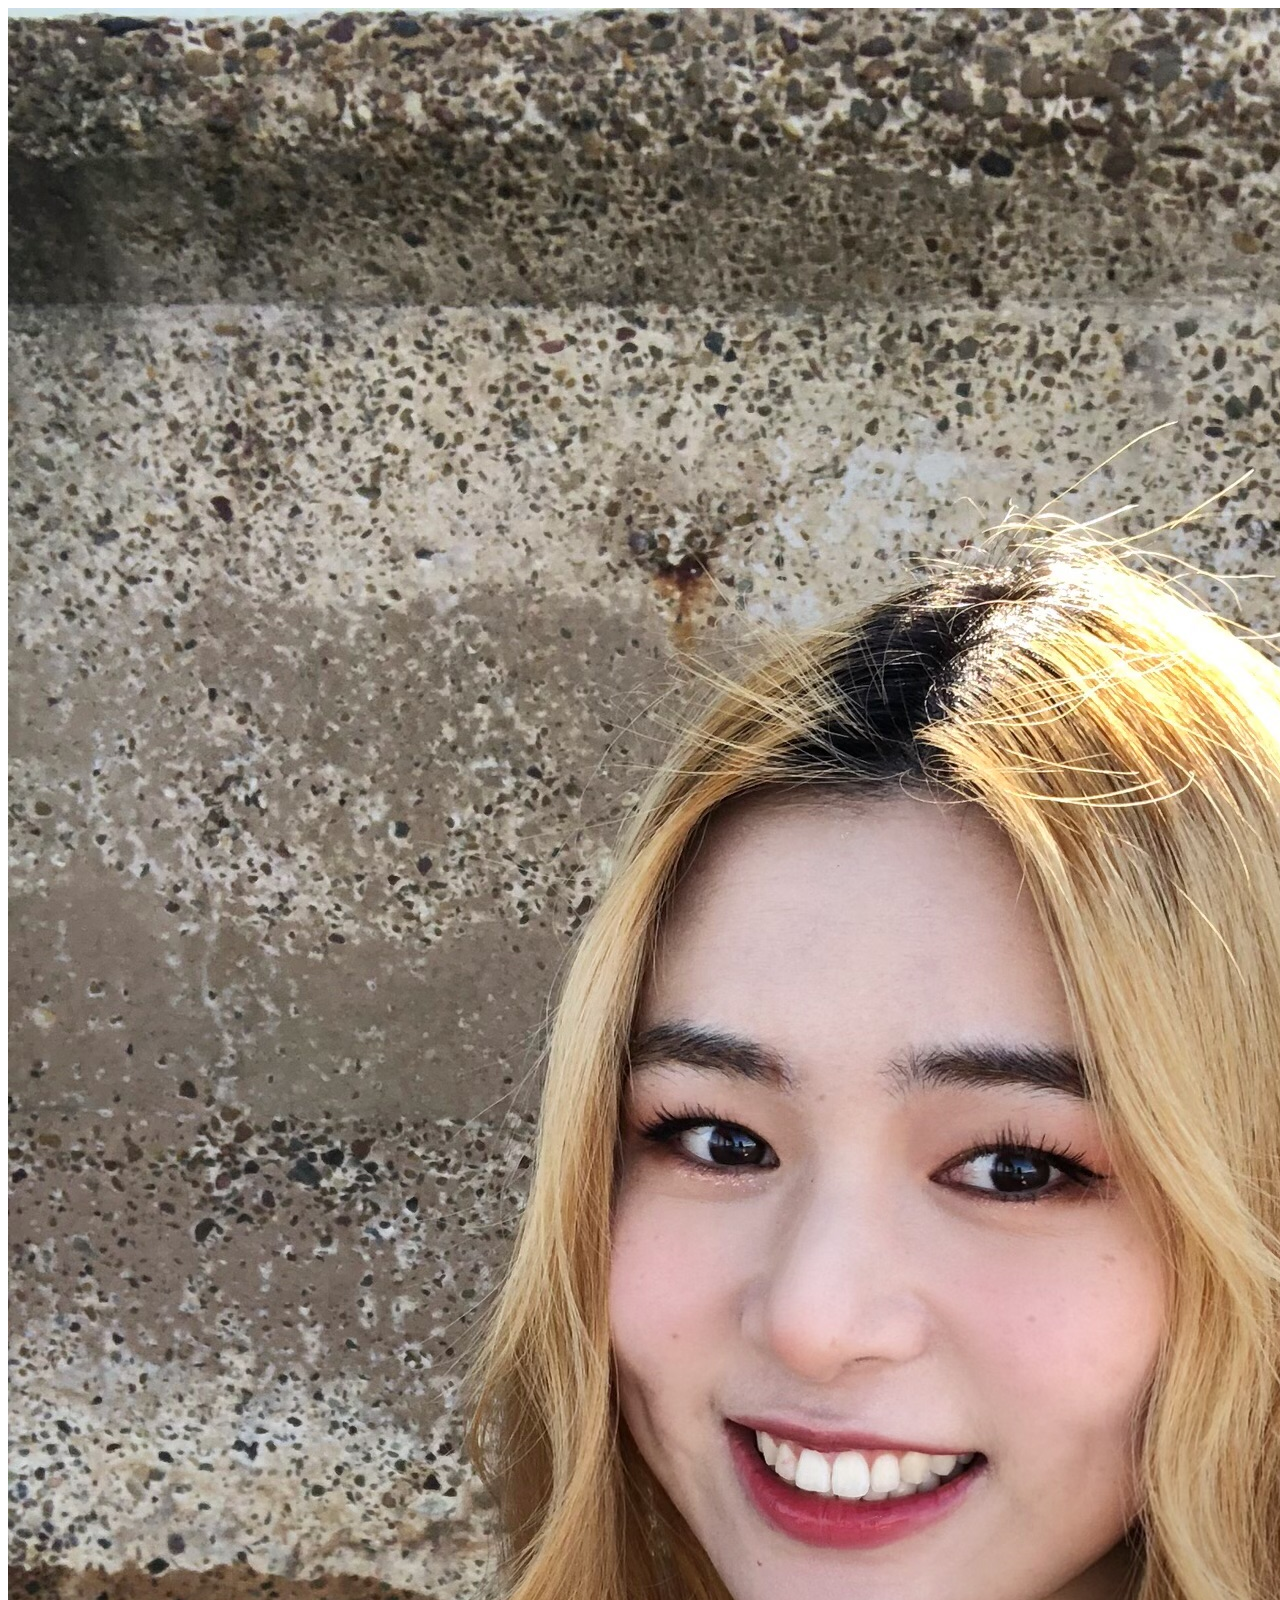
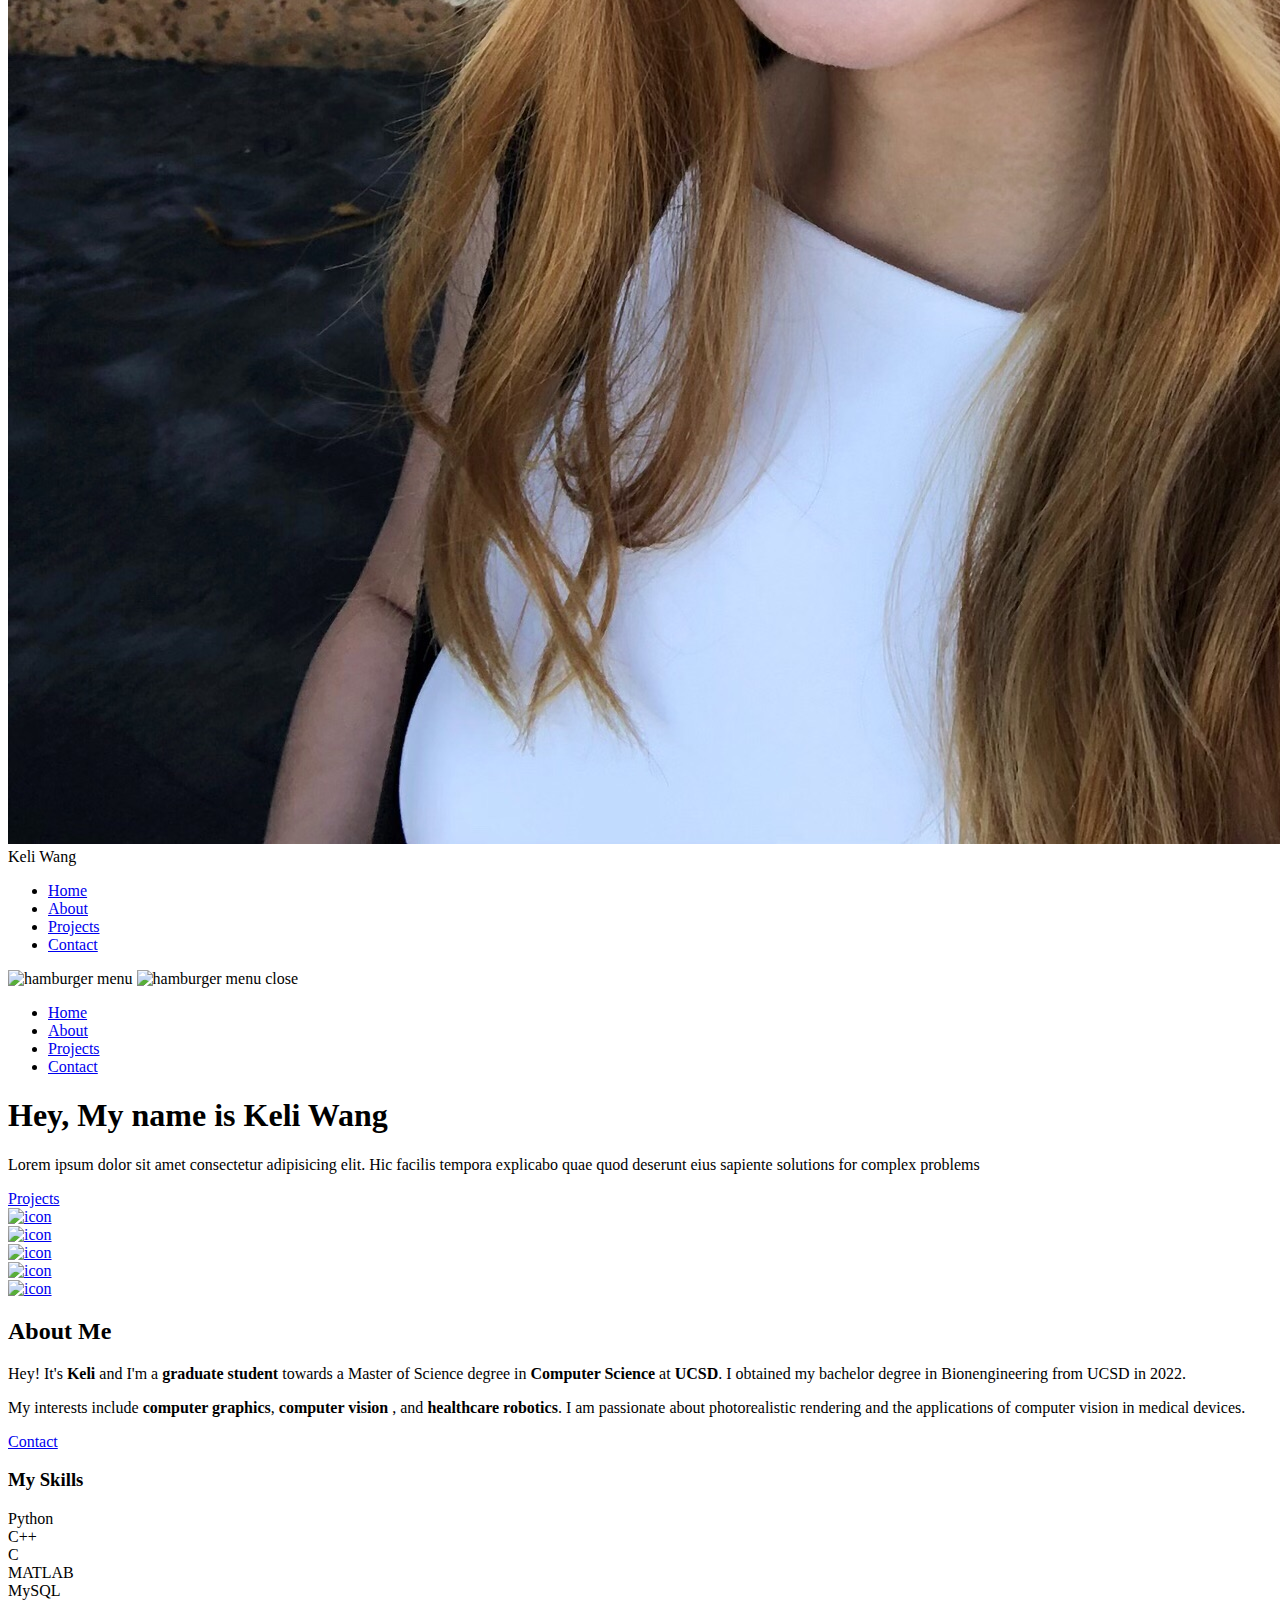
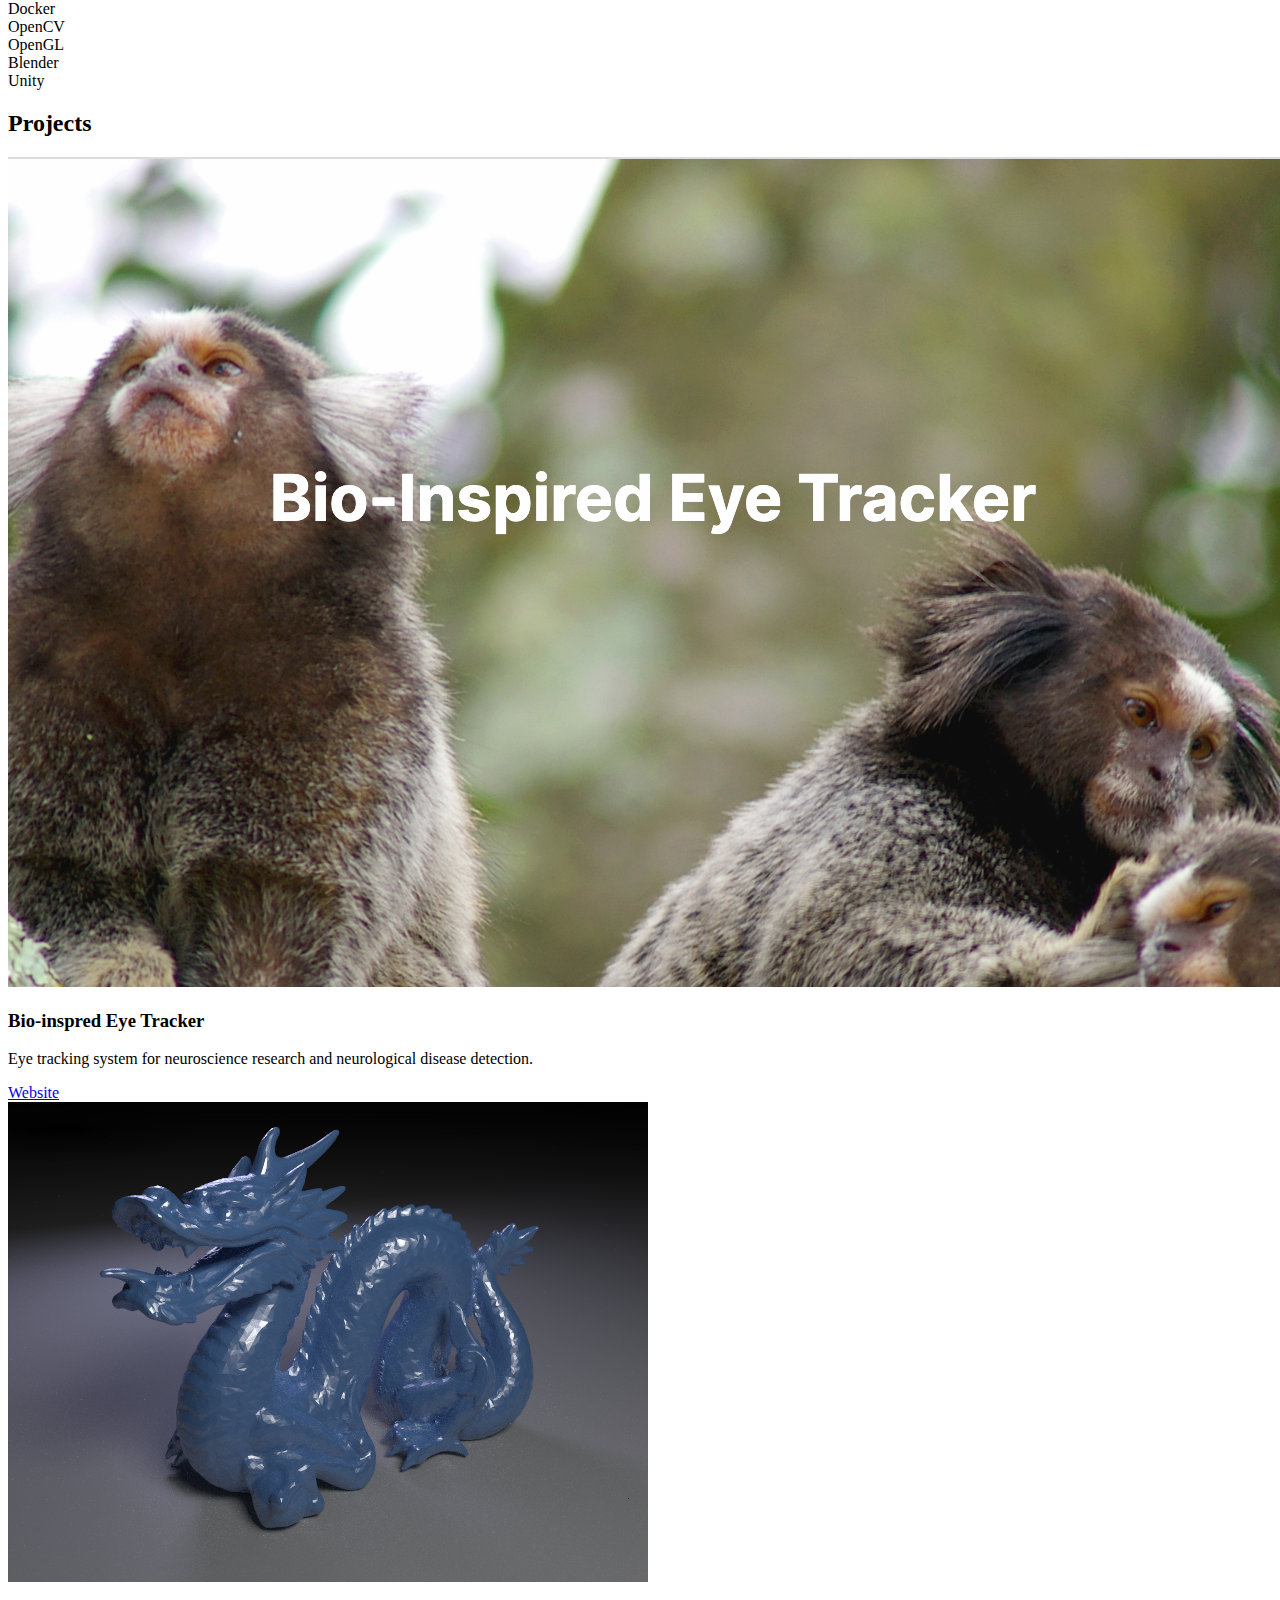
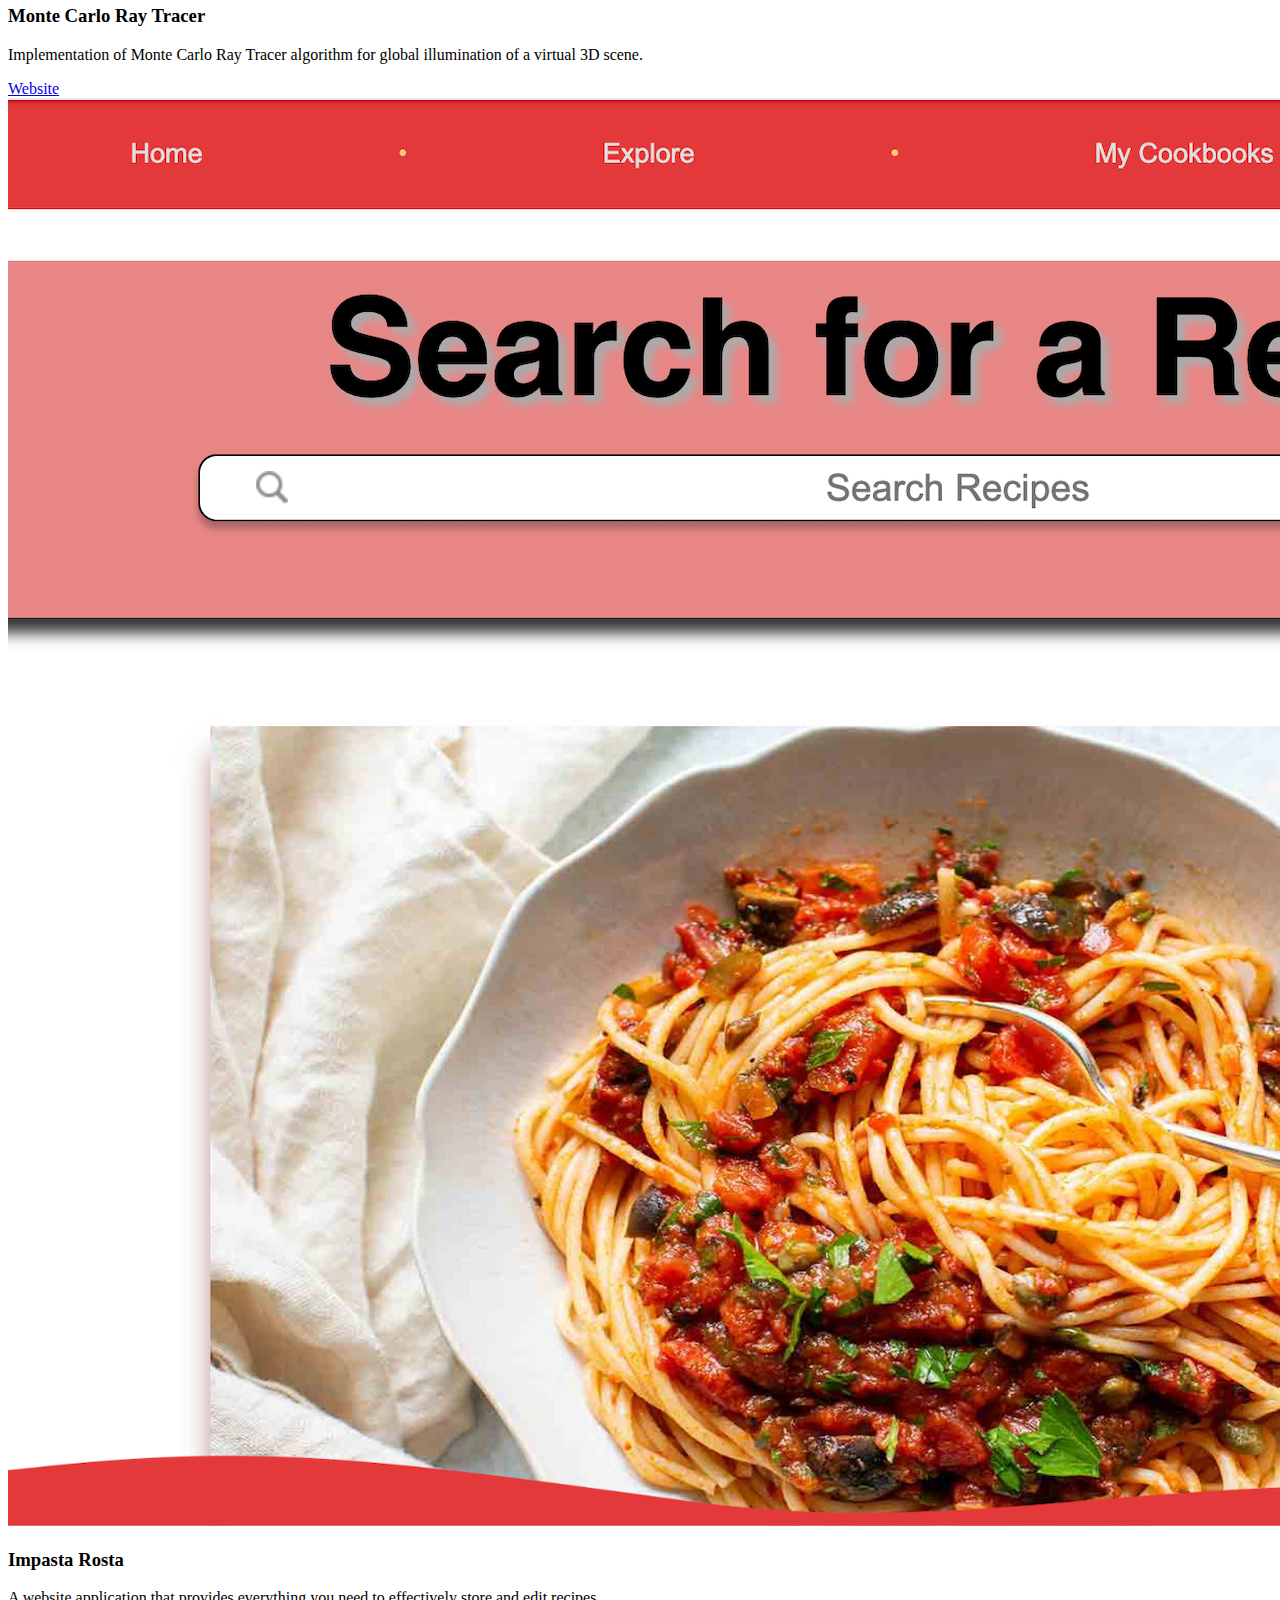
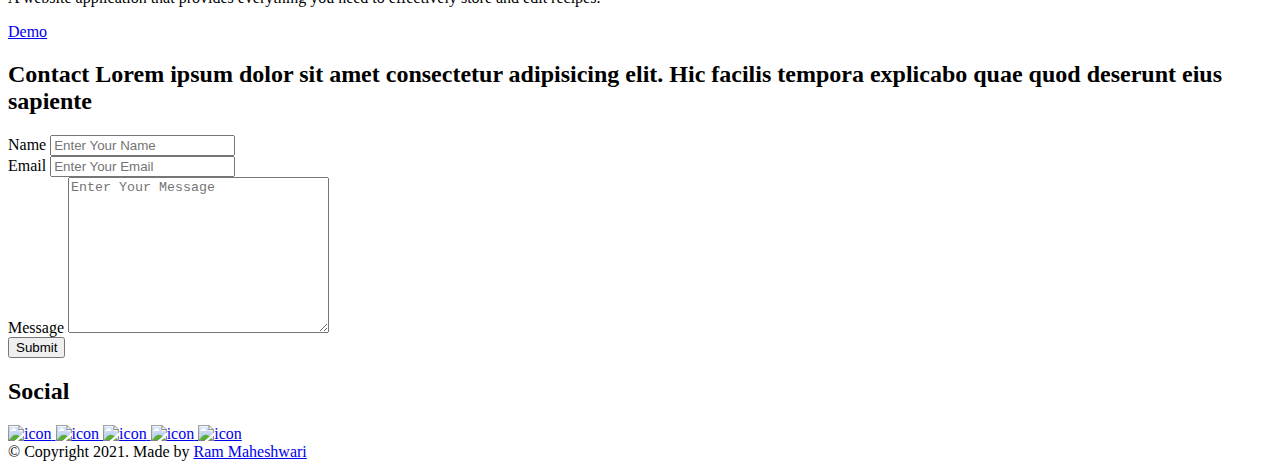
==== index.html @ 0a991486 "add pictures" ====
<!DOCTYPE html>
<html lang="en">
  <head>
    <meta charset="UTF-8" />
    <meta name="viewport" content="width=device-width, initial-scale=1.0" />
    <meta http-equiv="X-UA-Compatible" content="ie=edge" />
    <title>Dopefolio</title>
    <meta name="description" content="Portfolio Template for Developer" />

    <link rel="stylesheet" href="css/style.css" />

    <link rel="preconnect" href="https://fonts.googleapis.com" />
    <link rel="preconnect" href="https://fonts.gstatic.com" crossorigin />
    <link
      href="https://fonts.googleapis.com/css2?family=Source+Sans+Pro:wght@400;600;700;900&display=swap"
      rel="stylesheet"
    />
  </head>
  <body>
    <header class="header">
      <div class="header__content">
        <div class="header__logo-container">
          <div class="header__logo-img-cont">
            <img
              src="./assets/jpeg/Keli-Wang.jpeg"
              alt="Keli Wang Logo Image"
              class="header__logo-img"
            />
          </div>
          <span class="header__logo-sub">Keli Wang</span>
        </div>
        <div class="header__main">
          <ul class="header__links">
            <li class="header__link-wrapper">
              <a href="./index.html" class="header__link"> Home </a>
            </li>
            <li class="header__link-wrapper">
              <a href="./index.html#about" class="header__link">About </a>
            </li>
            <li class="header__link-wrapper">
              <a href="./index.html#projects" class="header__link">
                Projects
              </a>
            </li>
            <li class="header__link-wrapper">
              <a href="./index.html#contact" class="header__link"> Contact </a>
            </li>
          </ul>
          <div class="header__main-ham-menu-cont">
            <img
              src="./assets/svg/ham-menu.svg"
              alt="hamburger menu"
              class="header__main-ham-menu"
            />
            <img
              src="./assets/svg/ham-menu-close.svg"
              alt="hamburger menu close"
              class="header__main-ham-menu-close d-none"
            />
          </div>
        </div>
      </div>
      <div class="header__sm-menu">
        <div class="header__sm-menu-content">
          <ul class="header__sm-menu-links">
            <li class="header__sm-menu-link">
              <a href="./index.html"> Home </a>
            </li>

            <li class="header__sm-menu-link">
              <a href="./index.html#about"> About </a>
            </li>

            <li class="header__sm-menu-link">
              <a href="./index.html#projects"> Projects </a>
            </li>

            <li class="header__sm-menu-link">
              <a href="./index.html#contact"> Contact </a>
            </li>
          </ul>
        </div>
      </div>
    </header>
    <section class="home-hero">
      <div class="home-hero__content">
        <h1 class="heading-primary">Hey, My name is Keli Wang</h1>
        <div class="home-hero__info">
          <p class="text-primary">
            Lorem ipsum dolor sit amet consectetur adipisicing elit. Hic facilis
            tempora explicabo quae quod deserunt eius sapiente solutions for
            complex problems
          </p>
        </div>
        <div class="home-hero__cta">
          <a href="./#projects" class="btn btn--bg">Projects</a>
        </div>
      </div>
      <div class="home-hero__socials">
        <div class="home-hero__social">
          <a href="#" class="home-hero__social-icon-link">
            <img
              src="./assets/png/linkedin-ico.png"
              alt="icon"
              class="home-hero__social-icon"
            />
          </a>
        </div>
        <div class="home-hero__social">
          <a href="#" class="home-hero__social-icon-link">
            <img
              src="./assets/png/github-ico.png"
              alt="icon"
              class="home-hero__social-icon"
            />
          </a>
        </div>
        <div class="home-hero__social">
          <a href="#" class="home-hero__social-icon-link">
            <img
              src="./assets/png/twitter-ico.png"
              alt="icon"
              class="home-hero__social-icon"
            />
          </a>
        </div>
        <div class="home-hero__social">
          <a href="#" class="home-hero__social-icon-link">
            <img
              src="./assets/png/yt-ico.png"
              alt="icon"
              class="home-hero__social-icon"
            />
          </a>
        </div>
        <div class="home-hero__social">
          <a
            href="#"
            class="home-hero__social-icon-link home-hero__social-icon-link--bd-none"
          >
            <img
              src="./assets/png/insta-ico.png"
              alt="icon"
              class="home-hero__social-icon"
            />
          </a>
        </div>
      </div>
      <div class="home-hero__mouse-scroll-cont">
        <div class="mouse"></div>
      </div>
    </section>
    <section id="about" class="about sec-pad">
      <div class="main-container">
        <h2 class="heading heading-sec heading-sec__mb-med">
          <span class="heading-sec__main">About Me</span>
        </h2>
        <div class="about__content">
          <div class="about__content-main">
            <div class="about__content-details">
              <p class="about__content-details-para">
                Hey! It's
                <strong>Keli</strong>
                and I'm a <strong> graduate student </strong> towards a Master of Science degree in <strong> Computer Science </strong>  at <strong> UCSD</strong>. 
                I obtained my bachelor degree in Bionengineering from UCSD in 2022. 
            
              </p>
              <p class="about__content-details-para">
                My interests include <strong> computer graphics</strong>, <strong> computer vision </strong>, and <strong> healthcare robotics</strong>. I am passionate about photorealistic rendering
                and the applications of computer vision in medical devices. 
              </p>
            </div>
            <a href="./#contact" class="btn btn--med btn--theme dynamicBgClr"
              >Contact</a
            >
          </div>
          <div class="about__content-skills">
            <h3 class="about__content-title">My Skills</h3>
            <div class="skills">
              <div class="skills__skill">Python</div>
              <div class="skills__skill">C++</div>
              <div class="skills__skill">C</div>
              <div class="skills__skill">MATLAB</div>
              <div class="skills__skill">MySQL</div>
              <div class="skills__skill">Docker</div>
              <div class="skills__skill">OpenCV</div>
              <div class="skills__skill">OpenGL</div>
              <div class="skills__skill">Blender</div>
              <div class="skills__skill">Unity</div>
            </div>
          </div>
        </div>
      </div>
    </section>
    <section id="projects" class="projects sec-pad">
      <div class="main-container">
        <h2 class="heading heading-sec heading-sec__mb-bg">
          <span class="heading-sec__main">Projects</span>
        </h2>

        <div class="projects__content">
          <div class="projects__row">
            <div class="projects__row-img-cont">
              <img
                src="./assets/png/eye-tracker.png"
                alt="Software Screenshot"
                class="projects__row-img"
                loading="lazy"
              />
            </div>
            <div class="projects__row-content">
              <h3 class="projects__row-content-title">Bio-inspred Eye Tracker</h3>
              <p class="projects__row-content-desc">
                Eye tracking system for neuroscience research and neurological disease detection. 
              </p>
              <a
                href="https://bioinspiredeyetracker.github.io/"
                class="btn btn--med btn--theme dynamicBgClr"
                target="_blank"
                >Website</a
              >
            </div>
          </div>
          <div class="projects__row">
            <div class="projects__row-img-cont">
              <img
                src="./assets/png/dragon.png"
                alt="Software Screenshot"
                class="projects__row-img"
                loading="lazy"
              />
            </div>
            <div class="projects__row-content">
              <h3 class="projects__row-content-title">Monte Carlo Ray Tracer</h3>
              <p class="projects__row-content-desc">
                Implementation of Monte Carlo Ray Tracer algorithm for global illumination of a virtual 3D scene. 
              </p>
              <a
                href="./project-2.html"
                class="btn btn--med btn--theme dynamicBgClr"
                target="_blank"
                >Website</a
              >
            </div>
          </div>
          <div class="projects__row">
            <div class="projects__row-img-cont">
              <img
                src="./assets/png/recipe-app.png"
                alt="Software Screenshot"
                class="projects__row-img"
                loading="lazy"
              />
            </div>
            <div class="projects__row-content">
              <h3 class="projects__row-content-title">Impasta Rosta</h3>
              <p class="projects__row-content-desc">
                A website application that provides everything you need to effectively store and edit recipes.
              </p>
              <a
                href="https://impasta-rosta.netlify.app/"
                class="btn btn--med btn--theme dynamicBgClr"
                target="_blank"
                >Demo</a
              >
            </div>
          </div>
        </div>
      </div>
    </section>
    <section id="contact" class="contact sec-pad dynamicBg">
      <div class="main-container">
        <h2 class="heading heading-sec heading-sec__mb-med">
          <span class="heading-sec__main heading-sec__main--lt">Contact</span>
          <span class="heading-sec__sub heading-sec__sub--lt">
            Lorem ipsum dolor sit amet consectetur adipisicing elit. Hic facilis
            tempora explicabo quae quod deserunt eius sapiente
          </span>
        </h2>
        <div class="contact__form-container">
          <form action="#" class="contact__form">
            <div class="contact__form-field">
              <label class="contact__form-label" for="name">Name</label>
              <input
                required
                placeholder="Enter Your Name"
                type="text"
                class="contact__form-input"
                name="name"
                id="name"
              />
            </div>
            <div class="contact__form-field">
              <label class="contact__form-label" for="email">Email</label>
              <input
                required
                placeholder="Enter Your Email"
                type="text"
                class="contact__form-input"
                name="email"
                id="email"
              />
            </div>
            <div class="contact__form-field">
              <label class="contact__form-label" for="message">Message</label>
              <textarea
                required
                cols="30"
                rows="10"
                class="contact__form-input"
                placeholder="Enter Your Message"
                name="message"
                id="message"
              ></textarea>
            </div>
            <button type="submit" class="btn btn--theme contact__btn">
              Submit
            </button>
          </form>
        </div>
      </div>
    </section>
    <footer class="main-footer">
      <div class="main-container">
        <div class="main-footer__upper">
          <div class="main-footer__row main-footer__row-1">
            <h2 class="heading heading-sm main-footer__heading-sm">
              <span>Social</span>
            </h2>
            <div class="main-footer__social-cont">
              <a target="_blank" rel="noreferrer" href="#">
                <img
                  class="main-footer__icon"
                  src="./assets/png/linkedin-ico.png"
                  alt="icon"
                />
              </a>
              <a target="_blank" rel="noreferrer" href="#">
                <img
                  class="main-footer__icon"
                  src="./assets/png/github-ico.png"
                  alt="icon"
                />
              </a>
              <a target="_blank" rel="noreferrer" href="#">
                <img
                  class="main-footer__icon"
                  src="./assets/png/twitter-ico.png"
                  alt="icon"
                />
              </a>
              <a target="_blank" rel="noreferrer" href="#">
                <img
                  class="main-footer__icon"
                  src="./assets/png/yt-ico.png"
                  alt="icon"
                />
              </a>
              <a target="_blank" rel="noreferrer" href="#">
                <img
                  class="main-footer__icon main-footer__icon--mr-none"
                  src="./assets/png/insta-ico.png"
                  alt="icon"
                />
              </a>
            </div>
          </div>
          <div class="main-footer__row main-footer__row-2">
          </div>
        </div>

        <!-- If you give me some credit or shoutout here by linking to my website, then it will be a big thing for me and will help me a lot :) -->
        <div class="main-footer__lower">
          &copy; Copyright 2021. Made by
          <a rel="noreferrer" target="_blank" href="https://rammaheshwari.com"
            >Ram Maheshwari</a
          >
        </div>
      </div>
    </footer>

    <script src="./index.js"></script>
  </body>
</html>
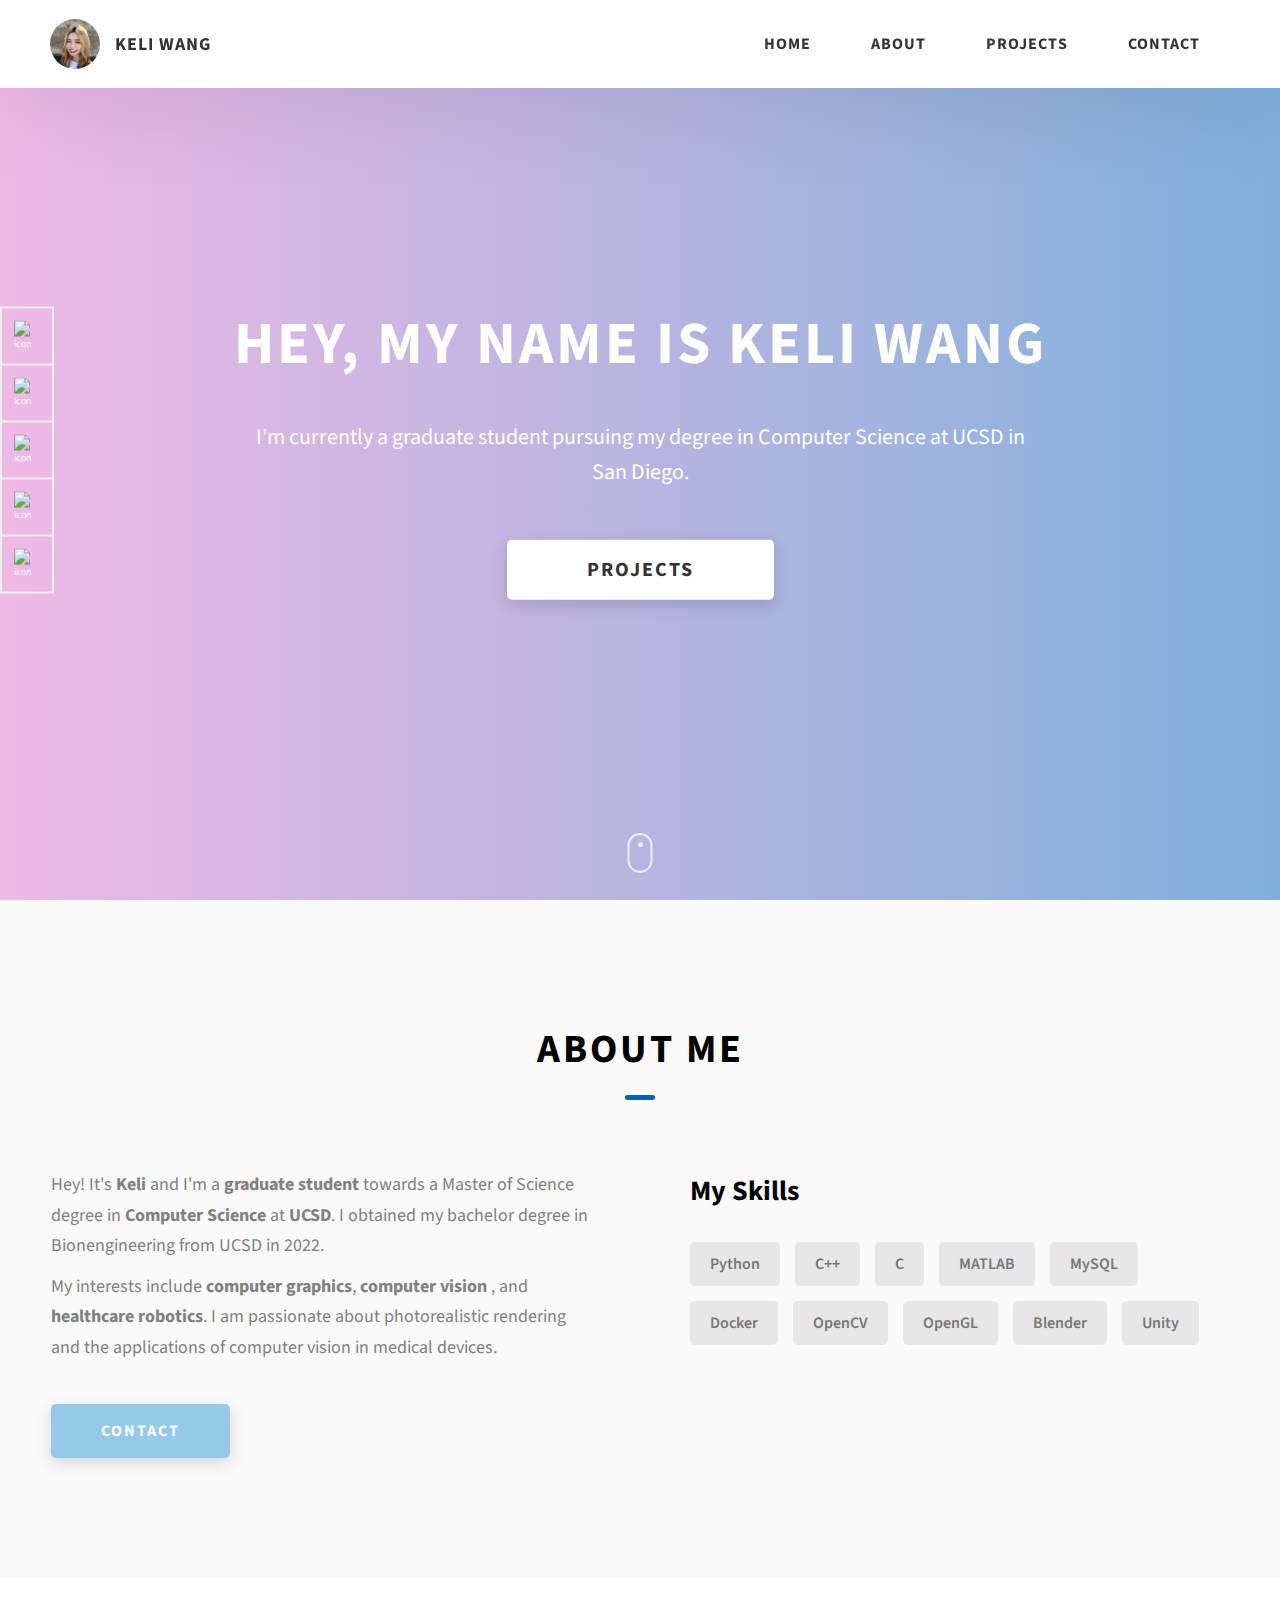
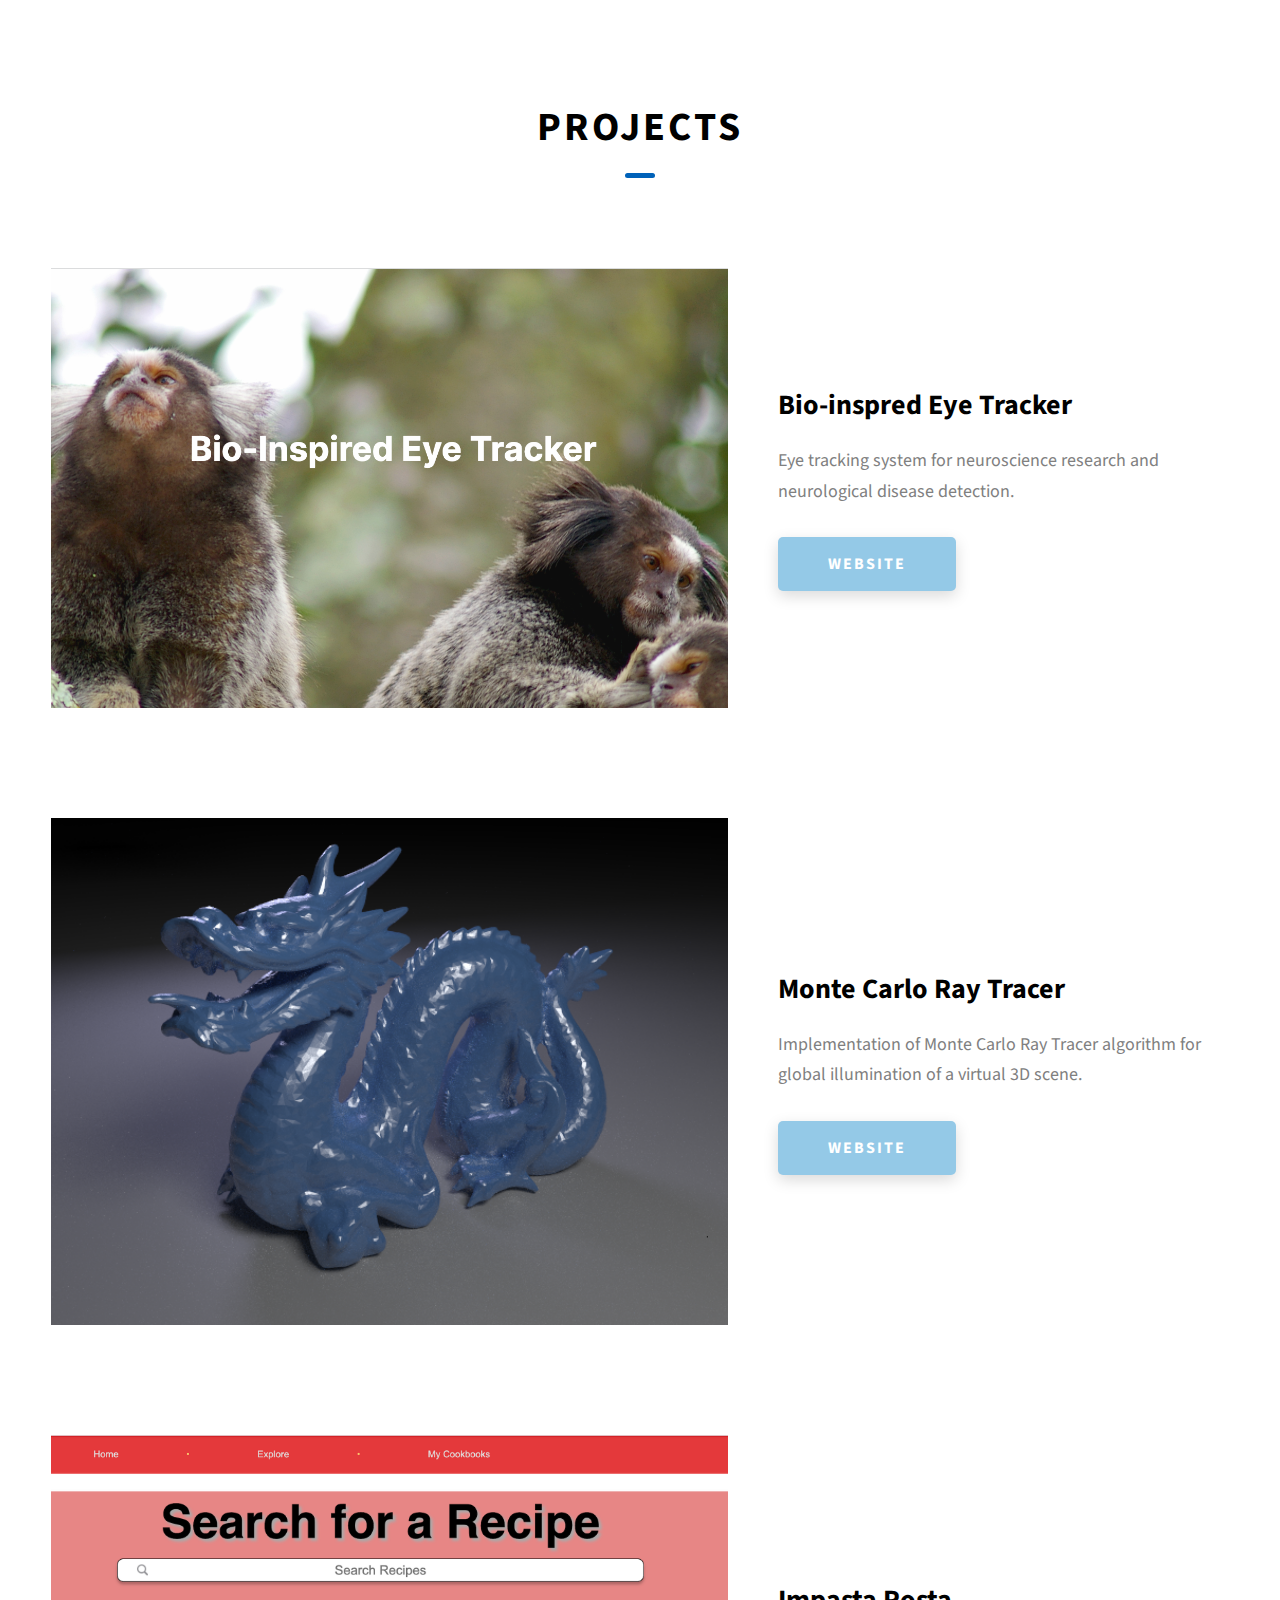
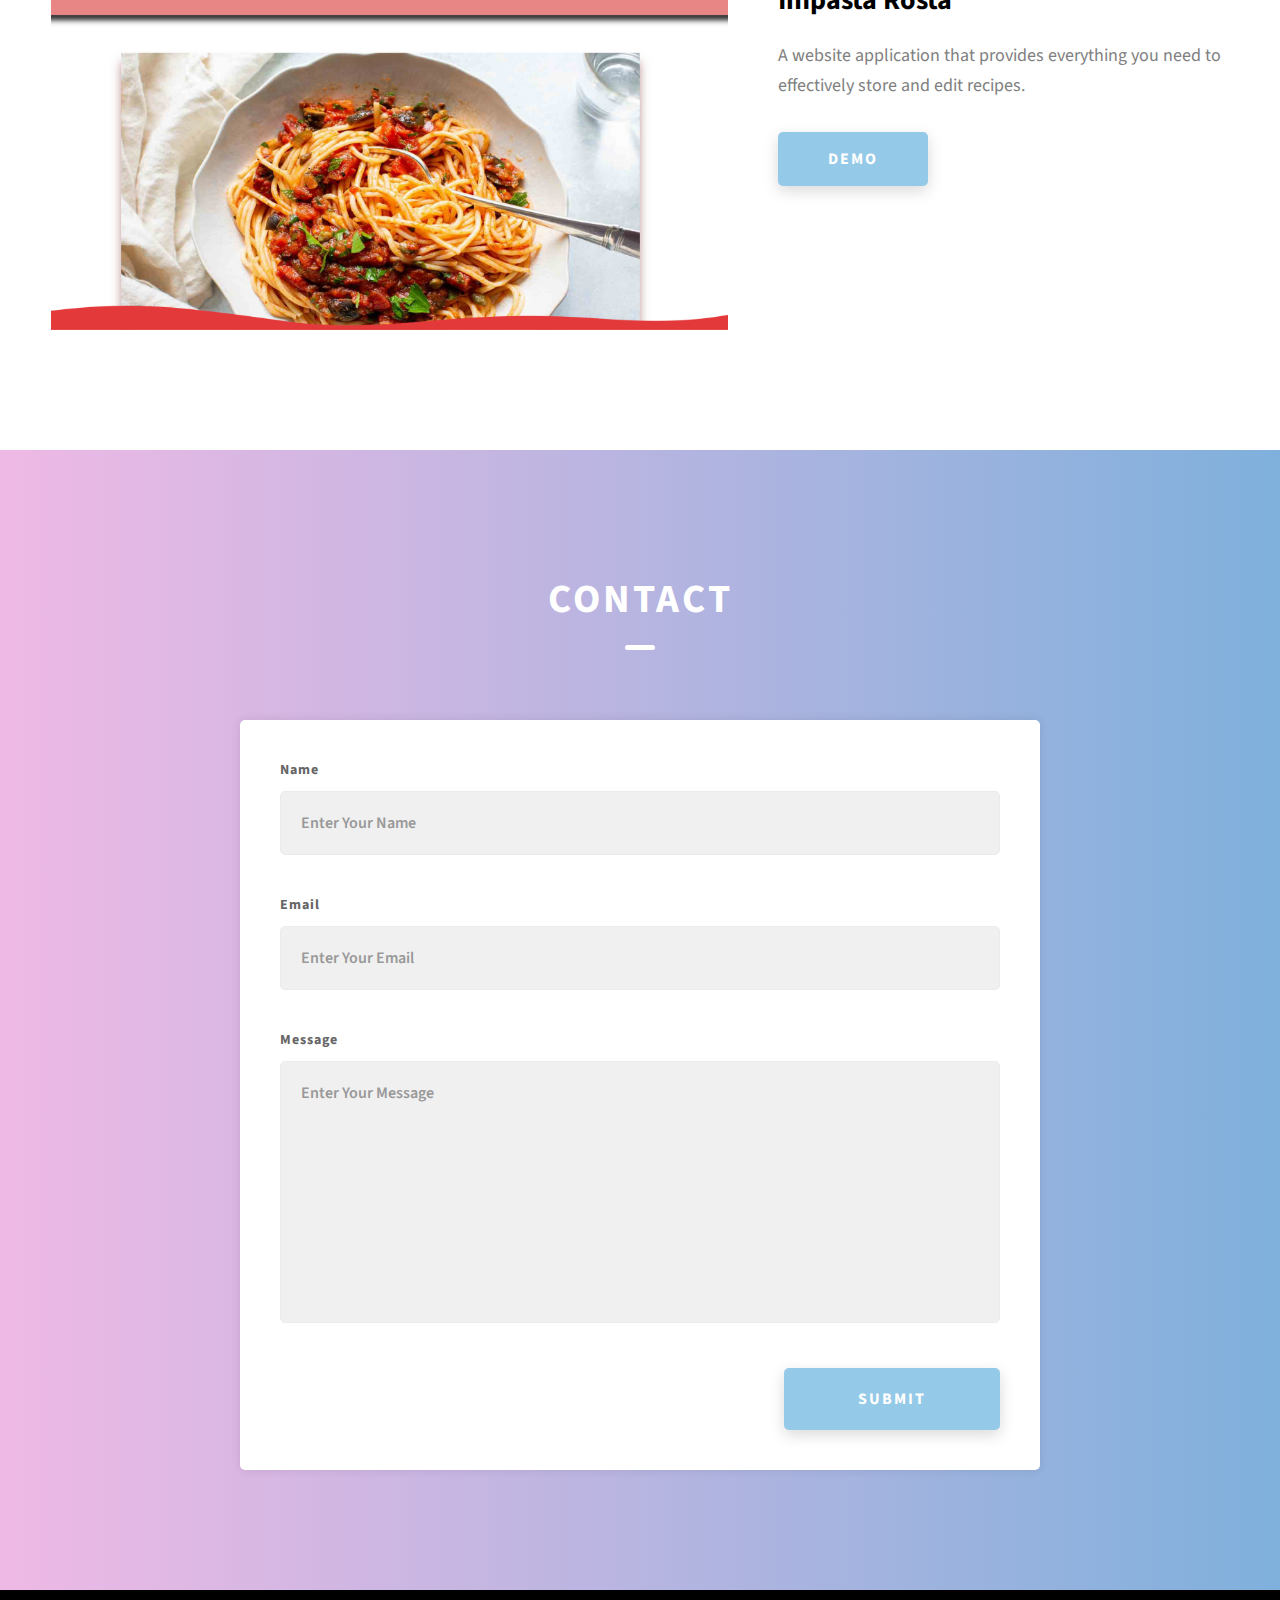
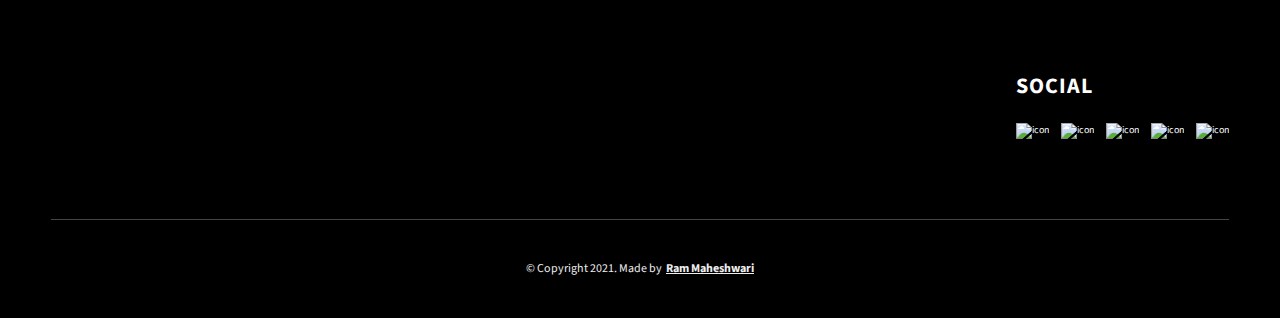
==== commit cc9cd711: "edits" ====
--- a/index.html
+++ b/index.html
@@ -87,9 +87,7 @@
         <h1 class="heading-primary">Hey, My name is Keli Wang</h1>
         <div class="home-hero__info">
           <p class="text-primary">
-            Lorem ipsum dolor sit amet consectetur adipisicing elit. Hic facilis
-            tempora explicabo quae quod deserunt eius sapiente solutions for
-            complex problems
+            I'm currently a graduate student pursuing my degree in Computer Science at UCSD in San Diego.
           </p>
         </div>
         <div class="home-hero__cta">
@@ -272,10 +270,6 @@
       <div class="main-container">
         <h2 class="heading heading-sec heading-sec__mb-med">
           <span class="heading-sec__main heading-sec__main--lt">Contact</span>
-          <span class="heading-sec__sub heading-sec__sub--lt">
-            Lorem ipsum dolor sit amet consectetur adipisicing elit. Hic facilis
-            tempora explicabo quae quod deserunt eius sapiente
-          </span>
         </h2>
         <div class="contact__form-container">
           <form action="#" class="contact__form">
--- a/css/style.css
+++ b/css/style.css
@@ -0,0 +1,704 @@
+/*
+0 - 600px:      Phone
+600 - 900px:    Tablet portrait
+900 - 1200px:   Tablet landscape
+[1200 - 1800] is where our normal styles apply
+1800px + :      Big desktop
+$breakpoint arguement choices:
+- phone
+- tab-port
+- tab-land
+- big-desktop
+
+Inside media queries 1em is always 16px i.e 1em = 16px at every screen size only inside media queries
+*/
+*,
+*::after,
+*::before {
+  margin: 0;
+  padding: 0;
+  box-sizing: inherit;
+  font-family: inherit; }
+
+html {
+  font-size: 62.5%;
+  scroll-behavior: smooth; }
+  @media only screen and (max-width: 75em) {
+    html {
+      font-size: 59%; } }
+  @media only screen and (max-width: 56.25em) {
+    html {
+      font-size: 56%; } }
+  @media only screen and (min-width: 112.5em) {
+    html {
+      font-size: 65%; } }
+
+body {
+  box-sizing: border-box;
+  position: relative;
+  line-height: 1.5;
+  font-family: sans-serif;
+  overflow-x: hidden;
+  overflow-y: scroll;
+  font-family: 'Source Sans Pro', sans-serif; }
+
+a {
+  text-decoration: none;
+  color: inherit; }
+
+li {
+  list-style: none; }
+
+input:focus,
+button:focus,
+a:focus,
+textarea:focus {
+  outline: none; }
+
+button {
+  border: none;
+  cursor: pointer; }
+
+textarea {
+  resize: none; }
+
+.heading-primary {
+  font-size: 6rem;
+  text-transform: uppercase;
+  letter-spacing: 3px;
+  text-align: center; }
+  @media only screen and (max-width: 37.5em) {
+    .heading-primary {
+      font-size: 4.5rem; } }
+
+.heading-sec__mb-bg {
+  margin-bottom: 11rem; }
+  @media only screen and (max-width: 56.25em) {
+    .heading-sec__mb-bg {
+      margin-bottom: 8rem; } }
+
+.heading-sec__mb-med {
+  margin-bottom: 9rem; }
+  @media only screen and (max-width: 56.25em) {
+    .heading-sec__mb-med {
+      margin-bottom: 8rem; } }
+
+.heading-sec__main {
+  display: block;
+  font-size: 4rem;
+  text-transform: uppercase;
+  letter-spacing: 1px;
+  letter-spacing: 3px;
+  text-align: center;
+  margin-bottom: 3.5rem;
+  position: relative; }
+  .heading-sec__main--lt {
+    color: #fff; }
+    .heading-sec__main--lt::after {
+      content: '';
+      background: #fff !important; }
+  .heading-sec__main::after {
+    content: '';
+    position: absolute;
+    top: calc(100% + 1.5rem);
+    height: 5px;
+    width: 3rem;
+    background: #0062b9;
+    left: 50%;
+    transform: translateX(-50%);
+    border-radius: 5px; }
+    @media only screen and (max-width: 37.5em) {
+      .heading-sec__main::after {
+        top: calc(100% + 1.2rem); } }
+
+.heading-sec__sub {
+  display: block;
+  text-align: center;
+  color: #777;
+  font-size: 2rem;
+  font-weight: 500;
+  max-width: 80rem;
+  margin: auto;
+  line-height: 1.6; }
+  @media only screen and (max-width: 37.5em) {
+    .heading-sec__sub {
+      font-size: 1.8rem; } }
+  .heading-sec__sub--lt {
+    color: #eee; }
+
+.heading-sm {
+  font-size: 2.2rem;
+  text-transform: uppercase;
+  letter-spacing: 1px; }
+
+.main-container {
+  max-width: 120rem;
+  margin: auto;
+  width: 92%; }
+
+.btn {
+  background: #fff;
+  color: #333;
+  text-transform: uppercase;
+  letter-spacing: 2px;
+  display: inline-block;
+  font-weight: 700;
+  border-radius: 5px;
+  box-shadow: 0 5px 15px 0 rgba(0, 0, 0, 0.15);
+  transition: transform .3s; }
+  .btn:hover {
+    transform: translateY(-3px); }
+  .btn--bg {
+    padding: 1.5rem 8rem;
+    font-size: 2rem; }
+  .btn--med {
+    padding: 1.5rem 5rem;
+    font-size: 1.6rem; }
+  .btn--theme {
+    background: #94c9e7;
+    color: #fff; }
+  .btn--theme-inv {
+    color: #0062b9;
+    background: #fff;
+    border: 2px solid #0062b9;
+    box-shadow: none;
+    padding: calc(1.5rem - 2px) calc(5rem - 2px); }
+
+.sec-pad {
+  padding: 12rem 0; }
+  @media only screen and (max-width: 56.25em) {
+    .sec-pad {
+      padding: 8rem 0; } }
+
+.text-primary {
+  color: #fff;
+  font-size: 2.2rem;
+  text-align: center;
+  width: 100%;
+  line-height: 1.6; }
+  @media only screen and (max-width: 37.5em) {
+    .text-primary {
+      font-size: 2rem; } }
+
+.d-none {
+  display: none; }
+
+.home-hero {
+  color: #fff;
+  background: linear-gradient(to right, rgba(206, 42, 176, 0.33), rgba(0, 98, 185, 0.5)), url(../../assets/svg/common-bg.svg);
+  background-position: center;
+  height: 100vh;
+  min-height: 80rem;
+  max-height: 120rem;
+  position: relative; }
+  @media only screen and (max-width: 37.5em) {
+    .home-hero {
+      height: unset;
+      min-height: unset; } }
+  .home-hero__socials {
+    position: absolute;
+    top: 50%;
+    border: 2px solid #eee;
+    border-left: 2px solid #eee;
+    transform: translateY(-50%); }
+    @media only screen and (max-width: 56.25em) {
+      .home-hero__socials {
+        display: none; } }
+  .home-hero__mouse-scroll-cont {
+    position: absolute;
+    bottom: 3%;
+    left: 50%;
+    transform: translateX(-50%); }
+    @media only screen and (max-width: 37.5em) {
+      .home-hero__mouse-scroll-cont {
+        display: none; } }
+  .home-hero__social {
+    width: 5rem; }
+  .home-hero__social-icon-link {
+    width: 100%;
+    display: block;
+    padding: 1.2rem;
+    border-bottom: 2px solid #eee;
+    transition: background .3s; }
+    .home-hero__social-icon-link:hover {
+      background: rgba(255, 255, 255, 0.1); }
+    .home-hero__social-icon-link--bd-none {
+      border-bottom: 0; }
+  .home-hero__social-icon {
+    width: 100%; }
+  .home-hero__content {
+    position: absolute;
+    top: 50%;
+    left: 50%;
+    transform: translate(-50%, -50%);
+    max-width: 90rem;
+    width: 92%; }
+    @media only screen and (max-width: 37.5em) {
+      .home-hero__content {
+        padding: 19rem 0 13rem 0;
+        margin: auto;
+        position: static;
+        transform: translate(0, 0); } }
+  .home-hero__info {
+    margin: 3rem auto 0 auto;
+    max-width: 80rem; }
+  .home-hero__cta {
+    margin-top: 5rem;
+    text-align: center; }
+
+.about {
+  background: #fafafa; }
+  .about__content {
+    display: grid;
+    grid-template-columns: 1fr 1fr;
+    grid-gap: 10rem; }
+    @media only screen and (max-width: 56.25em) {
+      .about__content {
+        grid-template-columns: 1fr;
+        grid-gap: 8rem; } }
+    .about__content-title {
+      font-weight: 700;
+      font-size: 2.8rem;
+      margin-bottom: 3rem; }
+      @media only screen and (max-width: 37.5em) {
+        .about__content-title {
+          font-size: 2.4rem; } }
+    .about__content-details-para {
+      font-size: 1.8rem;
+      color: grey;
+      max-width: 60rem;
+      line-height: 1.7;
+      margin-bottom: 1rem; }
+      .about__content-details-para--hl {
+        font-weight: 700;
+        margin: 0 3px; }
+      .about__content-details-para:last-child {
+        margin-bottom: 4rem; }
+
+.projects__row {
+  display: grid;
+  grid-template-columns: 1.5fr 1fr;
+  grid-gap: 5rem;
+  margin-bottom: 11rem; }
+  @media only screen and (max-width: 56.25em) {
+    .projects__row {
+      grid-template-columns: 1fr;
+      grid-gap: 2rem;
+      margin-bottom: 8rem; } }
+  @media only screen and (max-width: 56.25em) {
+    .projects__row {
+      text-align: center; } }
+  .projects__row:last-child {
+    margin-bottom: 0; }
+  .projects__row-img-cont {
+    overflow: hidden; }
+  .projects__row-img {
+    width: 100%;
+    display: block;
+    object-fit: cover; }
+  .projects__row-content {
+    padding: 2rem 0;
+    display: flex;
+    justify-content: center;
+    flex-direction: column;
+    align-items: flex-start; }
+    @media only screen and (max-width: 56.25em) {
+      .projects__row-content {
+        align-items: center; } }
+    .projects__row-content-title {
+      font-weight: 700;
+      font-size: 2.8rem;
+      margin-bottom: 2rem; }
+      @media only screen and (max-width: 37.5em) {
+        .projects__row-content-title {
+          font-size: 2.4rem; } }
+    .projects__row-content-desc {
+      font-size: 1.8rem;
+      color: grey;
+      max-width: 60rem;
+      line-height: 1.7;
+      margin-bottom: 3rem; }
+      @media only screen and (max-width: 37.5em) {
+        .projects__row-content-desc {
+          font-size: 1.7rem; } }
+
+.contact {
+  background: linear-gradient(to right, rgba(206, 42, 176, 0.33), rgba(0, 98, 185, 0.5)), url(../../assets/svg/common-bg.svg);
+  background-size: cover;
+  background-position: center; }
+  .contact__form-container {
+    box-shadow: 0 0 10px rgba(0, 0, 0, 0.1);
+    background: white;
+    padding: 4rem;
+    margin-top: 6rem;
+    max-width: 80rem;
+    text-align: right;
+    width: 95%;
+    border-radius: 5px;
+    margin: 5rem auto 0 auto; }
+    @media only screen and (max-width: 37.5em) {
+      .contact__form-container {
+        padding: 3rem; } }
+  .contact__form-field {
+    margin-bottom: 4rem; }
+    @media only screen and (max-width: 37.5em) {
+      .contact__form-field {
+        margin-bottom: 3rem; } }
+  .contact__form-label {
+    color: #666;
+    font-size: 1.4rem;
+    letter-spacing: 1px;
+    font-weight: 700;
+    margin-bottom: 1rem;
+    display: block;
+    text-align: left; }
+  .contact__form-input {
+    color: #333;
+    padding: 2rem;
+    width: 100%;
+    border: 1px solid #ebebeb;
+    font-size: 1.6rem;
+    letter-spacing: 0px;
+    background: #f0f0f0;
+    border-radius: 5px;
+    font-weight: 600;
+    /* Code for Modern Browsers */
+    /* Code for WebKit, Blink, Edge */
+    /* Code for Internet Explorer 10-11 */
+    /* Code for Microsoft Edge */
+    /* Code for Mozilla Firefox 4 to 18 */
+    /* Code for Mozilla Firefox 19+ */ }
+    .contact__form-input::placeholder {
+      color: #999;
+      font-weight: 600;
+      font-size: 1.6rem; }
+    .contact__form-input::-webkit-input-placeholder {
+      color: #999;
+      font-weight: 600;
+      font-size: 1.6rem; }
+    .contact__form-input:-ms-input-placeholder {
+      color: #999;
+      font-weight: 600;
+      font-size: 1.6rem; }
+    .contact__form-input::-ms-input-placeholder {
+      color: #999;
+      font-weight: 600;
+      font-size: 1.6rem; }
+    .contact__form-input:-moz-placeholder {
+      opacity: 1;
+      color: #999;
+      font-weight: 600;
+      font-size: 1.6rem; }
+    .contact__form-input::-moz-placeholder {
+      opacity: 1;
+      color: #999;
+      font-weight: 600;
+      font-size: 1.6rem; }
+  .contact__btn {
+    width: 30%;
+    padding: 2rem 4rem;
+    font-size: 1.6rem; }
+    @media only screen and (max-width: 37.5em) {
+      .contact__btn {
+        width: 100%; } }
+
+.project-cs-hero {
+  color: #fff;
+  background: linear-gradient(to right,  rgba(206, 42, 176, 0.33), rgba(0, 98, 185, 0.5)), url(../../assets/svg/common-bg.svg);
+  background-size: cover;
+  background-position: center;
+  position: relative; }
+  @media only screen and (max-width: 37.5em) {
+    .project-cs-hero {
+      height: unset;
+      min-height: unset; } }
+  .project-cs-hero__content {
+    padding: 25rem 0 17rem 0;
+    max-width: 90rem;
+    width: 92%;
+    margin: auto; }
+    @media only screen and (max-width: 37.5em) {
+      .project-cs-hero__content {
+        padding: 19rem 0 13rem 0;
+        margin: auto;
+        position: static;
+        transform: translate(0, 0); } }
+  .project-cs-hero__info {
+    margin: 3rem auto 0 auto;
+    max-width: 80rem; }
+  .project-cs-hero__cta {
+    margin-top: 5rem;
+    text-align: center; }
+
+.project-details__content {
+  padding: 8rem 0;
+  max-width: 90rem;
+  margin: auto; }
+  .project-details__content-title {
+    font-weight: 700;
+    font-size: 2.8rem;
+    margin-bottom: 3rem; }
+    @media only screen and (max-width: 37.5em) {
+      .project-details__content-title {
+        font-size: 2.4rem; } }
+
+.project-details__showcase-img-cont {
+  width: 100%;
+  margin-bottom: 6rem; }
+
+.project-details__showcase-img {
+  width: 100%; }
+
+.project-details__content-main {
+  width: 100%;
+  max-width: 70rem;
+  margin: auto; }
+
+.project-details__desc {
+  margin: 0 0 7rem 0; }
+  .project-details__desc-para {
+    font-size: 1.8rem;
+    line-height: 1.7;
+    color: grey;
+    margin-bottom: 2rem; }
+
+.project-details__tools-used {
+  margin: 0 0 7rem 0; }
+  .project-details__tools-used-list {
+    display: flex;
+    flex-wrap: wrap; }
+  .project-details__tools-used-item {
+    padding: 1rem 2rem;
+    margin-bottom: 1.5rem;
+    margin-right: 1.5rem;
+    font-size: 1.6rem;
+    background: rgba(153, 153, 153, 0.2);
+    border-radius: 5px;
+    font-weight: 600;
+    color: #777; }
+
+.project-details__links {
+  margin: 0 0; }
+  .project-details__links-btn {
+    margin-right: 2rem; }
+    @media only screen and (max-width: 37.5em) {
+      .project-details__links-btn {
+        margin-right: 0;
+        width: 70%;
+        margin-bottom: 2rem;
+        text-align: center; } }
+    .project-details__links-btn:last-child {
+      margin: 0; }
+      @media only screen and (max-width: 37.5em) {
+        .project-details__links-btn:last-child {
+          margin: 0; } }
+
+.header {
+  position: fixed;
+  width: 100%;
+  z-index: 1000;
+  background: #000;
+  background: #fff;
+  box-shadow: 0 10px 100px rgba(0, 0, 0, 0.1); }
+  .header__content {
+    display: flex;
+    align-items: center;
+    justify-content: space-between;
+    padding: 1rem 5rem; }
+    @media only screen and (max-width: 56.25em) {
+      .header__content {
+        padding: 0 2rem; } }
+  .header__logo-container {
+    display: flex;
+    align-items: center;
+    cursor: pointer;
+    color: #333;
+    transition: color .3s; }
+    .header__logo-container:hover {
+      color: #0062b9; }
+  .header__logo-img-cont {
+    width: 5rem;
+    height: 5rem;
+    border-radius: 50px;
+    overflow: hidden;
+    margin-right: 1.5rem;
+    background: #0062b9; }
+    @media only screen and (max-width: 56.25em) {
+      .header__logo-img-cont {
+        width: 4.5rem;
+        height: 4.5rem;
+        margin-right: 1.2rem; } }
+  .header__logo-img {
+    width: 100%;
+    height: 100%;
+    object-fit: cover;
+    object-position: center;
+    display: block; }
+  .header__logo-sub {
+    font-size: 1.8rem;
+    text-transform: uppercase;
+    font-weight: 700;
+    letter-spacing: 1px; }
+  .header__links {
+    display: flex; }
+    @media only screen and (max-width: 37.5em) {
+      .header__links {
+        display: none; } }
+  .header__link {
+    padding: 2.2rem 3rem;
+    display: inline-block;
+    font-size: 1.6rem;
+    color: #333;
+    text-transform: uppercase;
+    letter-spacing: 1px;
+    font-weight: 700;
+    transition: color .3s; }
+    .header__link:hover {
+      color: #0062b9; }
+    @media only screen and (max-width: 56.25em) {
+      .header__link {
+        padding: 3rem 1.8rem;
+        font-size: 1.5rem; } }
+  .header__main-ham-menu-cont {
+    display: none;
+    width: 3rem;
+    padding: 2.2rem 0; }
+    @media only screen and (max-width: 37.5em) {
+      .header__main-ham-menu-cont {
+        display: block; } }
+  .header__main-ham-menu {
+    width: 100%; }
+  .header__main-ham-menu-close {
+    width: 100%; }
+  .header__sm-menu {
+    background: #fff;
+    position: absolute;
+    width: 100%;
+    top: 100%;
+    visibility: hidden;
+    opacity: 0;
+    transition: all .3s;
+    box-shadow: 0px 5px 5px 0px rgba(0, 0, 0, 0.1);
+    -webkit-box-shadow: 0px 5px 5px 0px rgba(0, 0, 0, 0.1);
+    -moz-box-shadow: 0px 5px 5px 0px rgba(0, 0, 0, 0.1); }
+    .header__sm-menu--active {
+      visibility: hidden;
+      opacity: 0; }
+      @media only screen and (max-width: 37.5em) {
+        .header__sm-menu--active {
+          visibility: visible;
+          opacity: 1; } }
+  .header__sm-menu-link a {
+    display: block;
+    text-decoration: none;
+    padding: 2.5rem 3rem;
+    font-size: 1.6rem;
+    color: #333;
+    text-align: right;
+    border-bottom: 1px solid #eee;
+    font-weight: 700;
+    text-transform: uppercase;
+    letter-spacing: 2px;
+    transition: color .3s; }
+    .header__sm-menu-link a:hover {
+      color: #0062b9; }
+  .header__sm-menu-link:first-child a {
+    border-top: 1px solid #eee; }
+  .header__sm-menu-link-last {
+    border-bottom: 0; }
+
+.main-footer {
+  background: #000;
+  color: #fff; }
+  .main-footer__upper {
+    display: flex;
+    justify-content: space-between;
+    padding: 8rem 0; }
+    @media only screen and (max-width: 56.25em) {
+      .main-footer__upper {
+        padding: 6rem 0; } }
+    @media only screen and (max-width: 37.5em) {
+      .main-footer__upper {
+        display: block; } }
+  .main-footer__row-1 {
+    order: 2; }
+    @media only screen and (max-width: 56.25em) {
+      .main-footer__row-1 {
+        margin-bottom: 5rem; } }
+  .main-footer__row-2 {
+    width: 40%;
+    order: 1;
+    max-width: 50rem; }
+    @media only screen and (max-width: 56.25em) {
+      .main-footer__row-2 {
+        width: 100%; } }
+  .main-footer__short-desc {
+    margin-top: 2rem;
+    color: #eee;
+    font-size: 1.5rem;
+    line-height: 1.7; }
+  .main-footer__social-cont {
+    margin-top: 2rem; }
+  .main-footer__icon {
+    margin-right: 1rem;
+    width: 2.5rem; }
+    .main-footer__icon--mr-none {
+      margin-right: 0; }
+  .main-footer__lower {
+    padding: 4rem 0;
+    border-top: 1px solid #444;
+    color: #eee;
+    font-size: 1.2rem;
+    text-align: left;
+    text-align: center; }
+    .main-footer__lower a {
+      text-decoration: underline;
+      font-weight: bold;
+      margin-left: 2px; }
+    @media only screen and (max-width: 56.25em) {
+      .main-footer__lower {
+        padding: 3.5rem 0; } }
+
+.skills {
+  display: flex;
+  flex-wrap: wrap; }
+  .skills__skill {
+    padding: 1rem 2rem;
+    margin-bottom: 1.5rem;
+    margin-right: 1.5rem;
+    font-size: 1.6rem;
+    background: rgba(153, 153, 153, 0.2);
+    border-radius: 5px;
+    font-weight: 600;
+    color: #777; }
+
+.mouse {
+  width: 25px;
+  height: 40px;
+  border: 2px solid #eee;
+  border-radius: 60px;
+  position: relative;
+  overflow: hidden; }
+  .mouse::before {
+    content: '';
+    width: 5px;
+    height: 5px;
+    position: absolute;
+    top: 7px;
+    left: 50%;
+    transform: translateX(-50%);
+    background-color: #eee;
+    border-radius: 50%;
+    opacity: 1;
+    animation: wheel 1.3s infinite;
+    -webkit-animation: wheel 1.3s infinite; }
+
+@keyframes wheel {
+  to {
+    opacity: 0;
+    top: 27px; } }
+
+@-webkit-keyframes wheel {
+  to {
+    opacity: 0;
+    top: 27px; } }
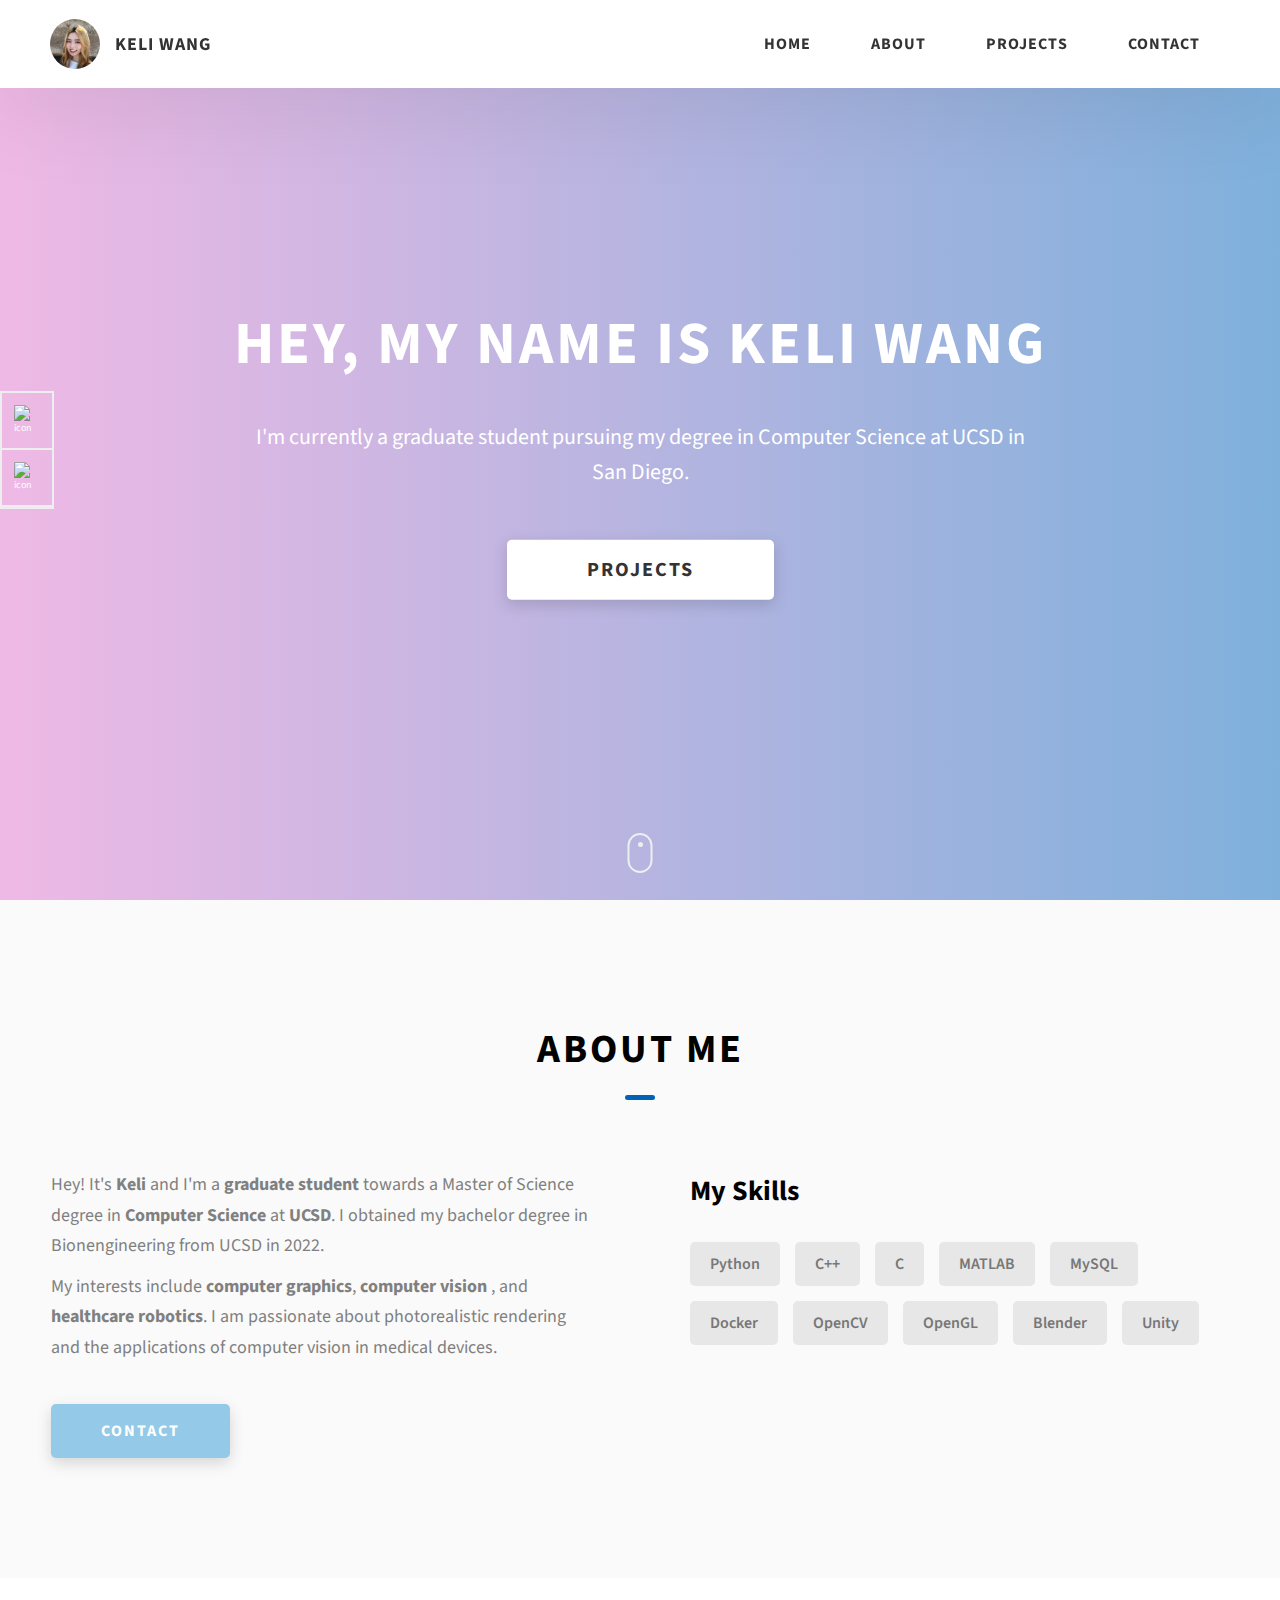
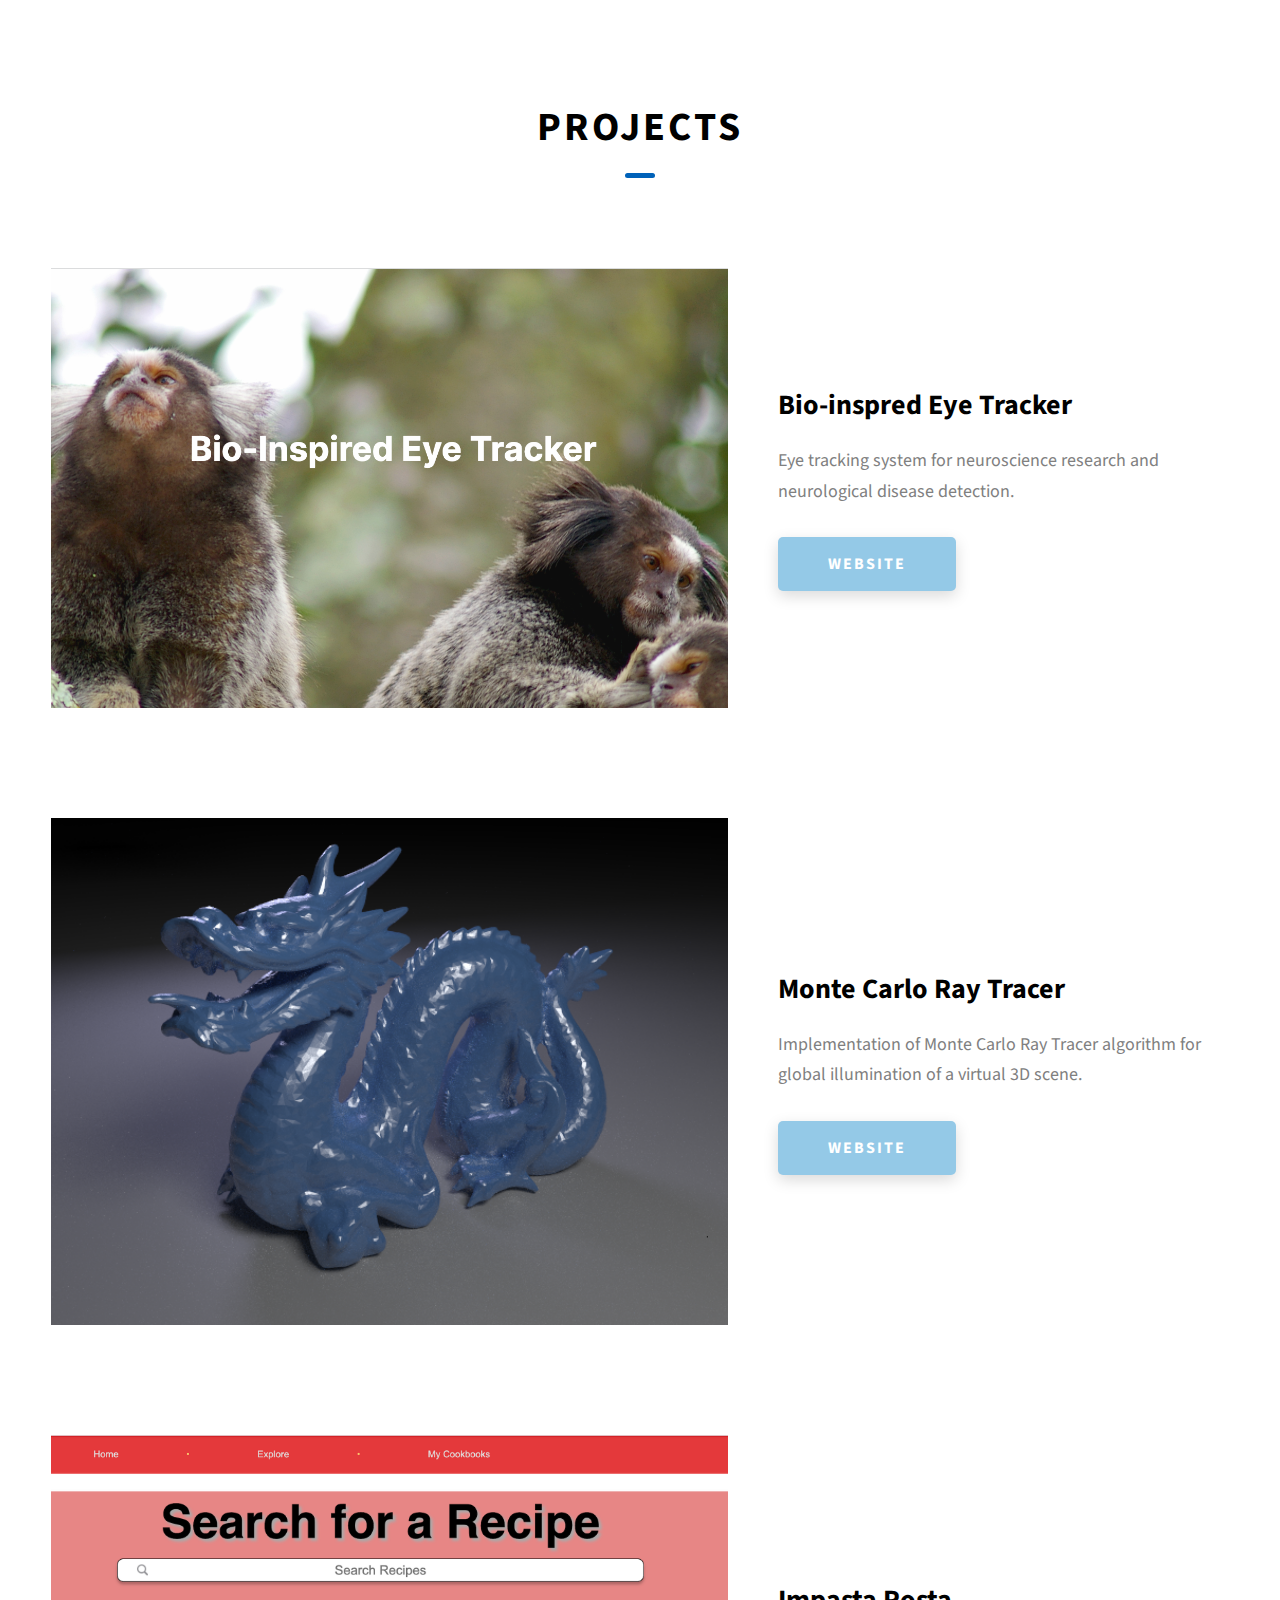
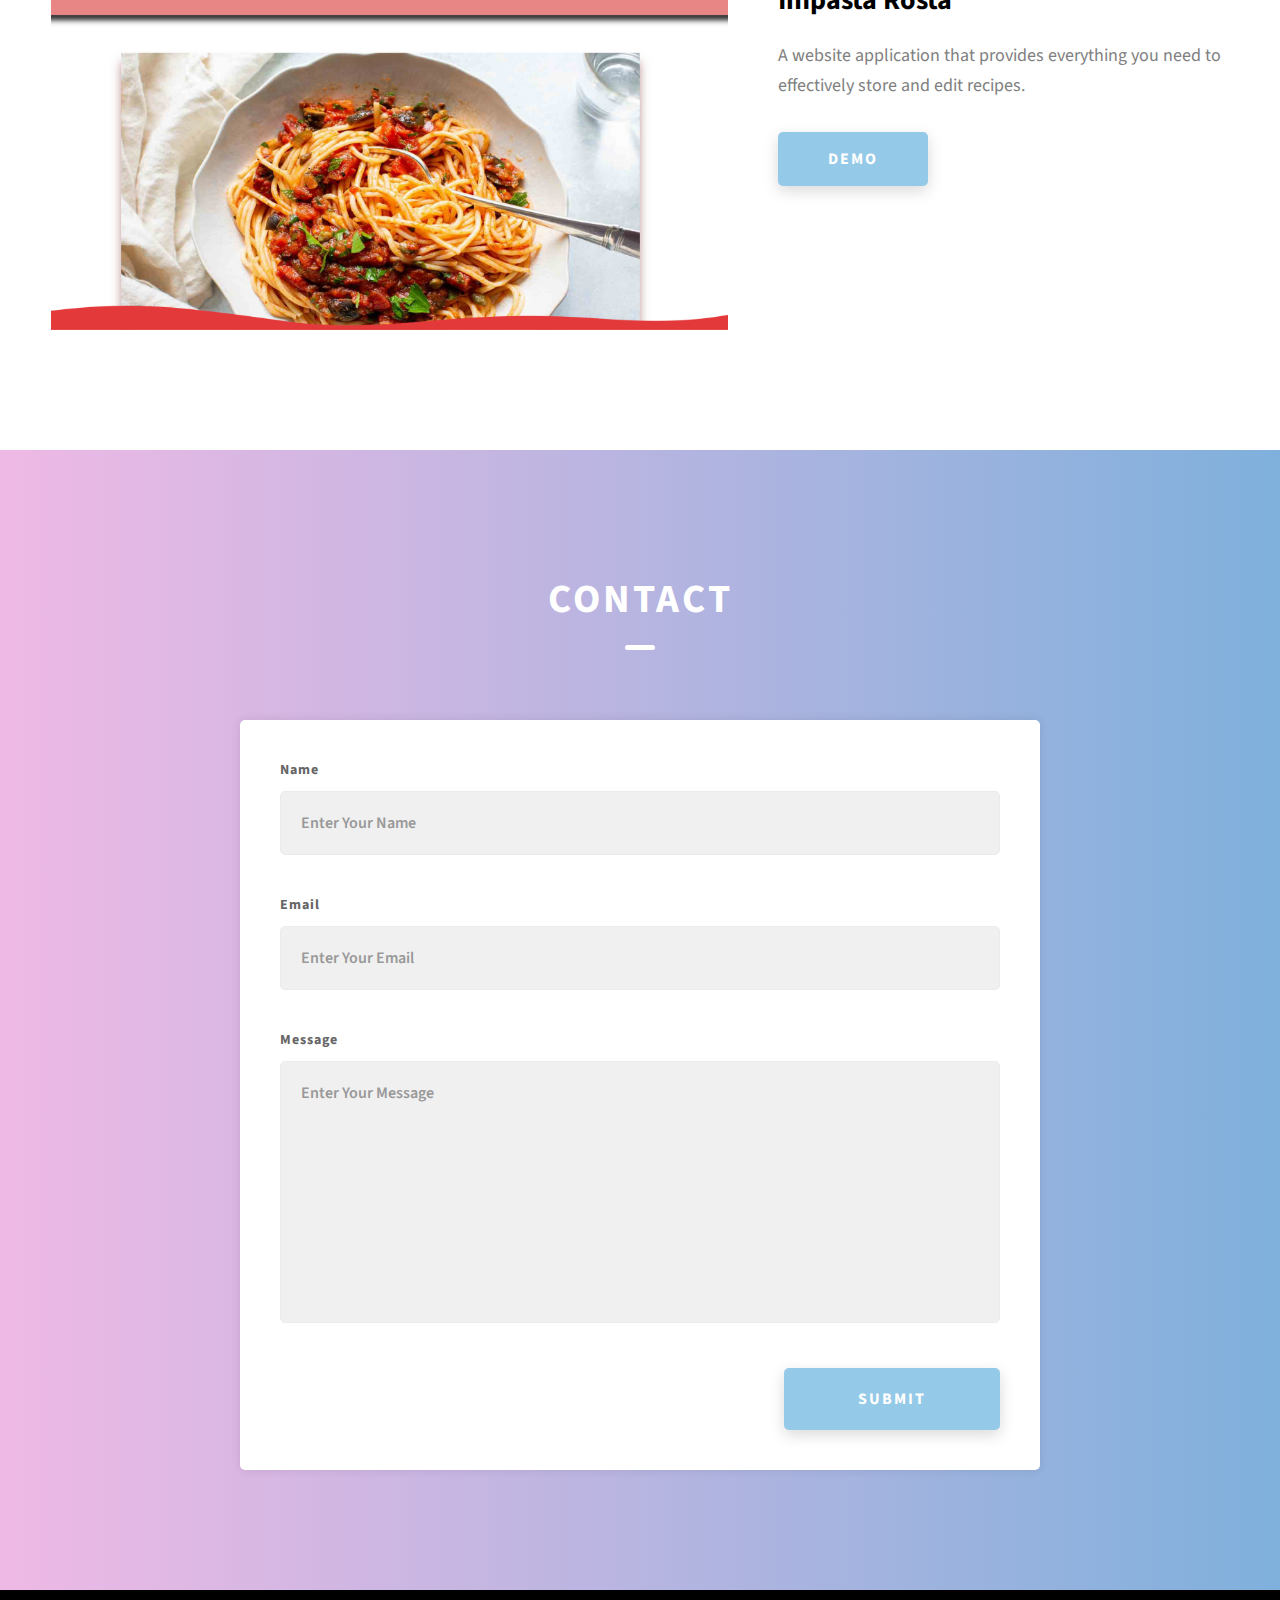
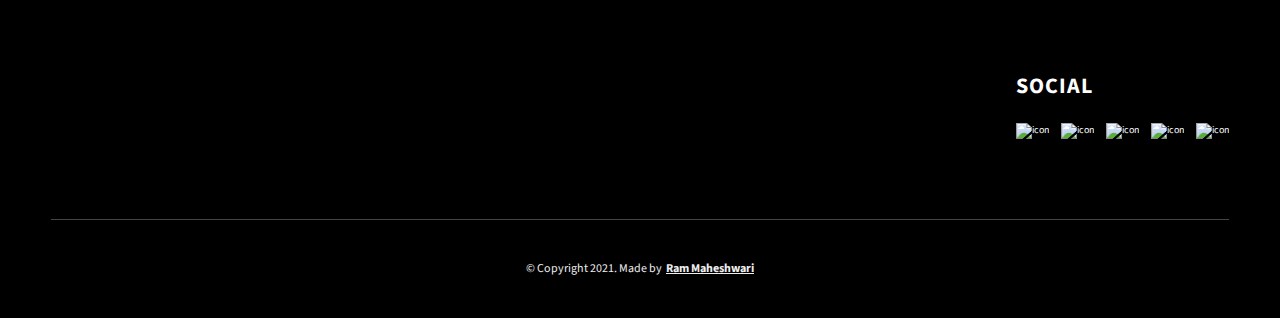
==== commit 33014a79: "edits" ====
--- a/index.html
+++ b/index.html
@@ -96,7 +96,7 @@
       </div>
       <div class="home-hero__socials">
         <div class="home-hero__social">
-          <a href="#" class="home-hero__social-icon-link">
+          <a href="https://www.linkedin.com/in/keli-wang-90a00a1a3/" class="home-hero__social-icon-link">
             <img
               src="./assets/png/linkedin-ico.png"
               alt="icon"
@@ -105,39 +105,9 @@
           </a>
         </div>
         <div class="home-hero__social">
-          <a href="#" class="home-hero__social-icon-link">
+          <a href="https://github.com/keli214" class="home-hero__social-icon-link">
             <img
               src="./assets/png/github-ico.png"
-              alt="icon"
-              class="home-hero__social-icon"
-            />
-          </a>
-        </div>
-        <div class="home-hero__social">
-          <a href="#" class="home-hero__social-icon-link">
-            <img
-              src="./assets/png/twitter-ico.png"
-              alt="icon"
-              class="home-hero__social-icon"
-            />
-          </a>
-        </div>
-        <div class="home-hero__social">
-          <a href="#" class="home-hero__social-icon-link">
-            <img
-              src="./assets/png/yt-ico.png"
-              alt="icon"
-              class="home-hero__social-icon"
-            />
-          </a>
-        </div>
-        <div class="home-hero__social">
-          <a
-            href="#"
-            class="home-hero__social-icon-link home-hero__social-icon-link--bd-none"
-          >
-            <img
-              src="./assets/png/insta-ico.png"
               alt="icon"
               class="home-hero__social-icon"
             />
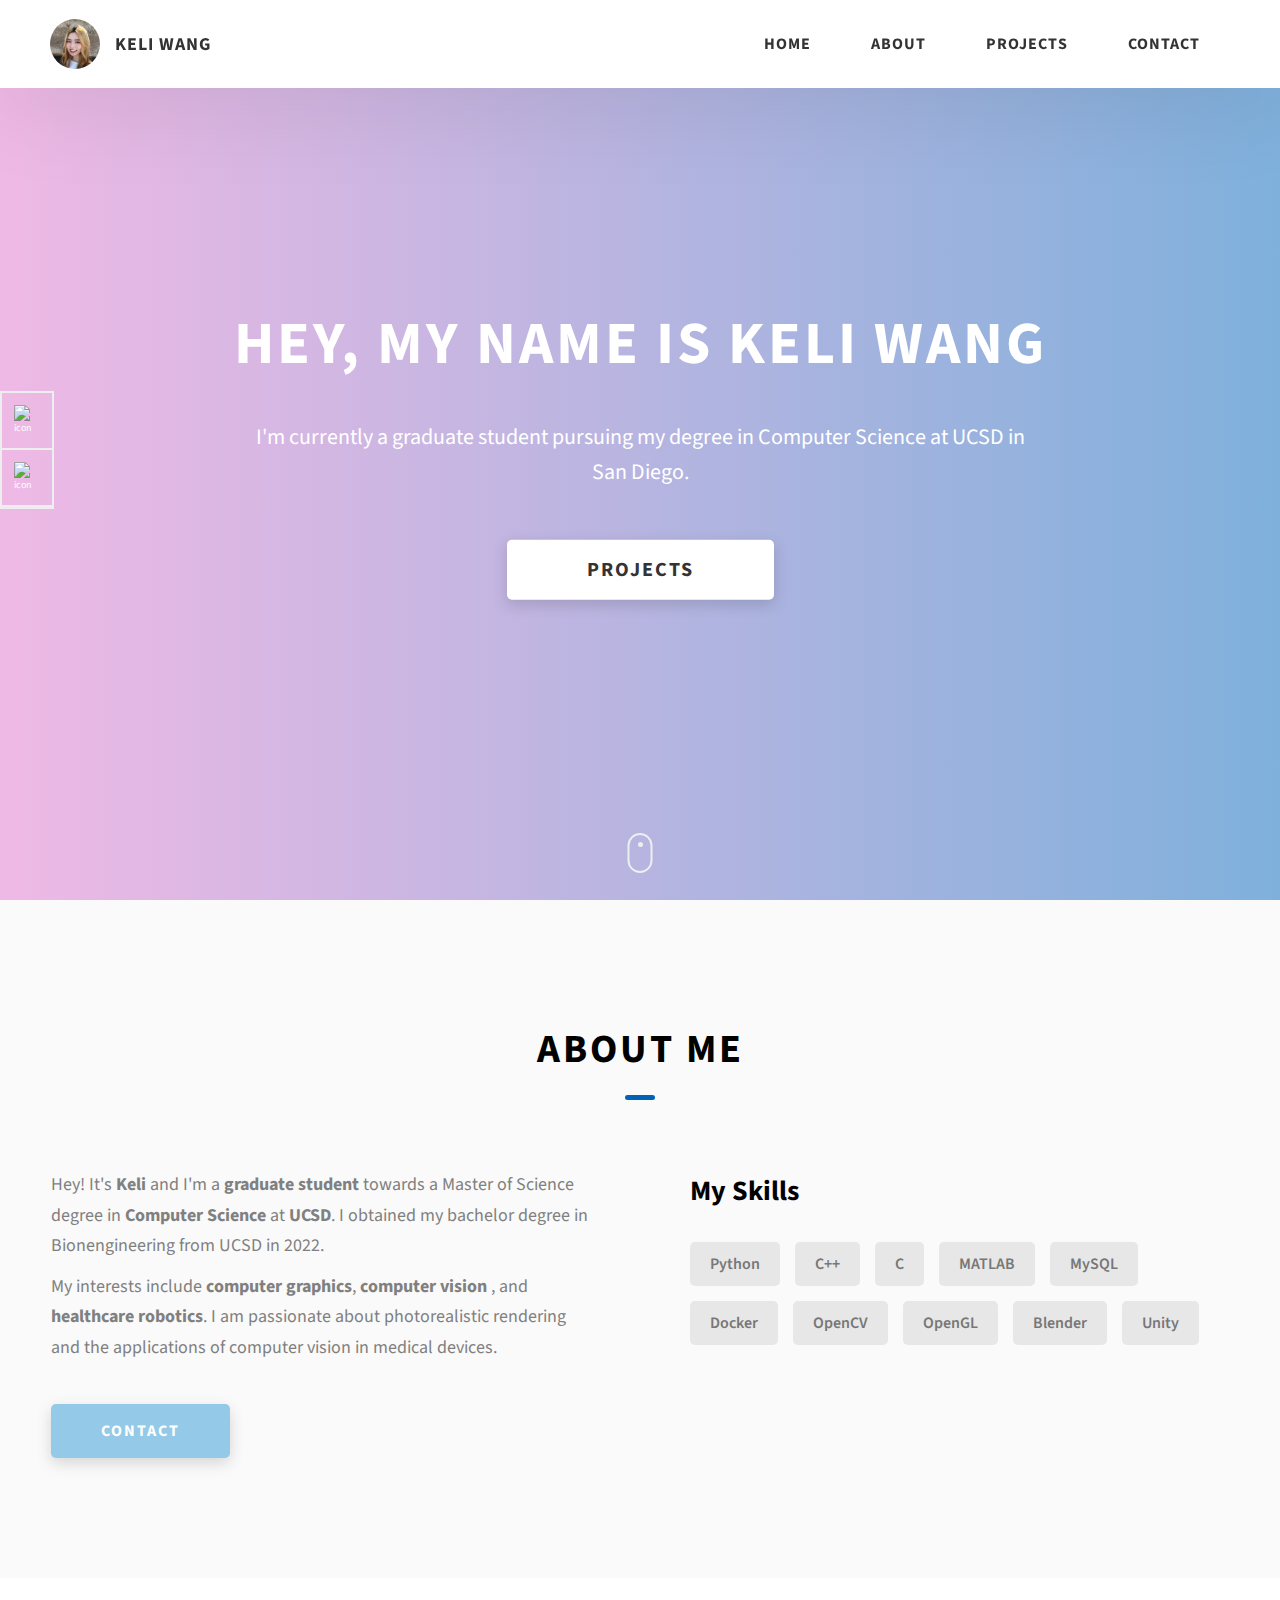
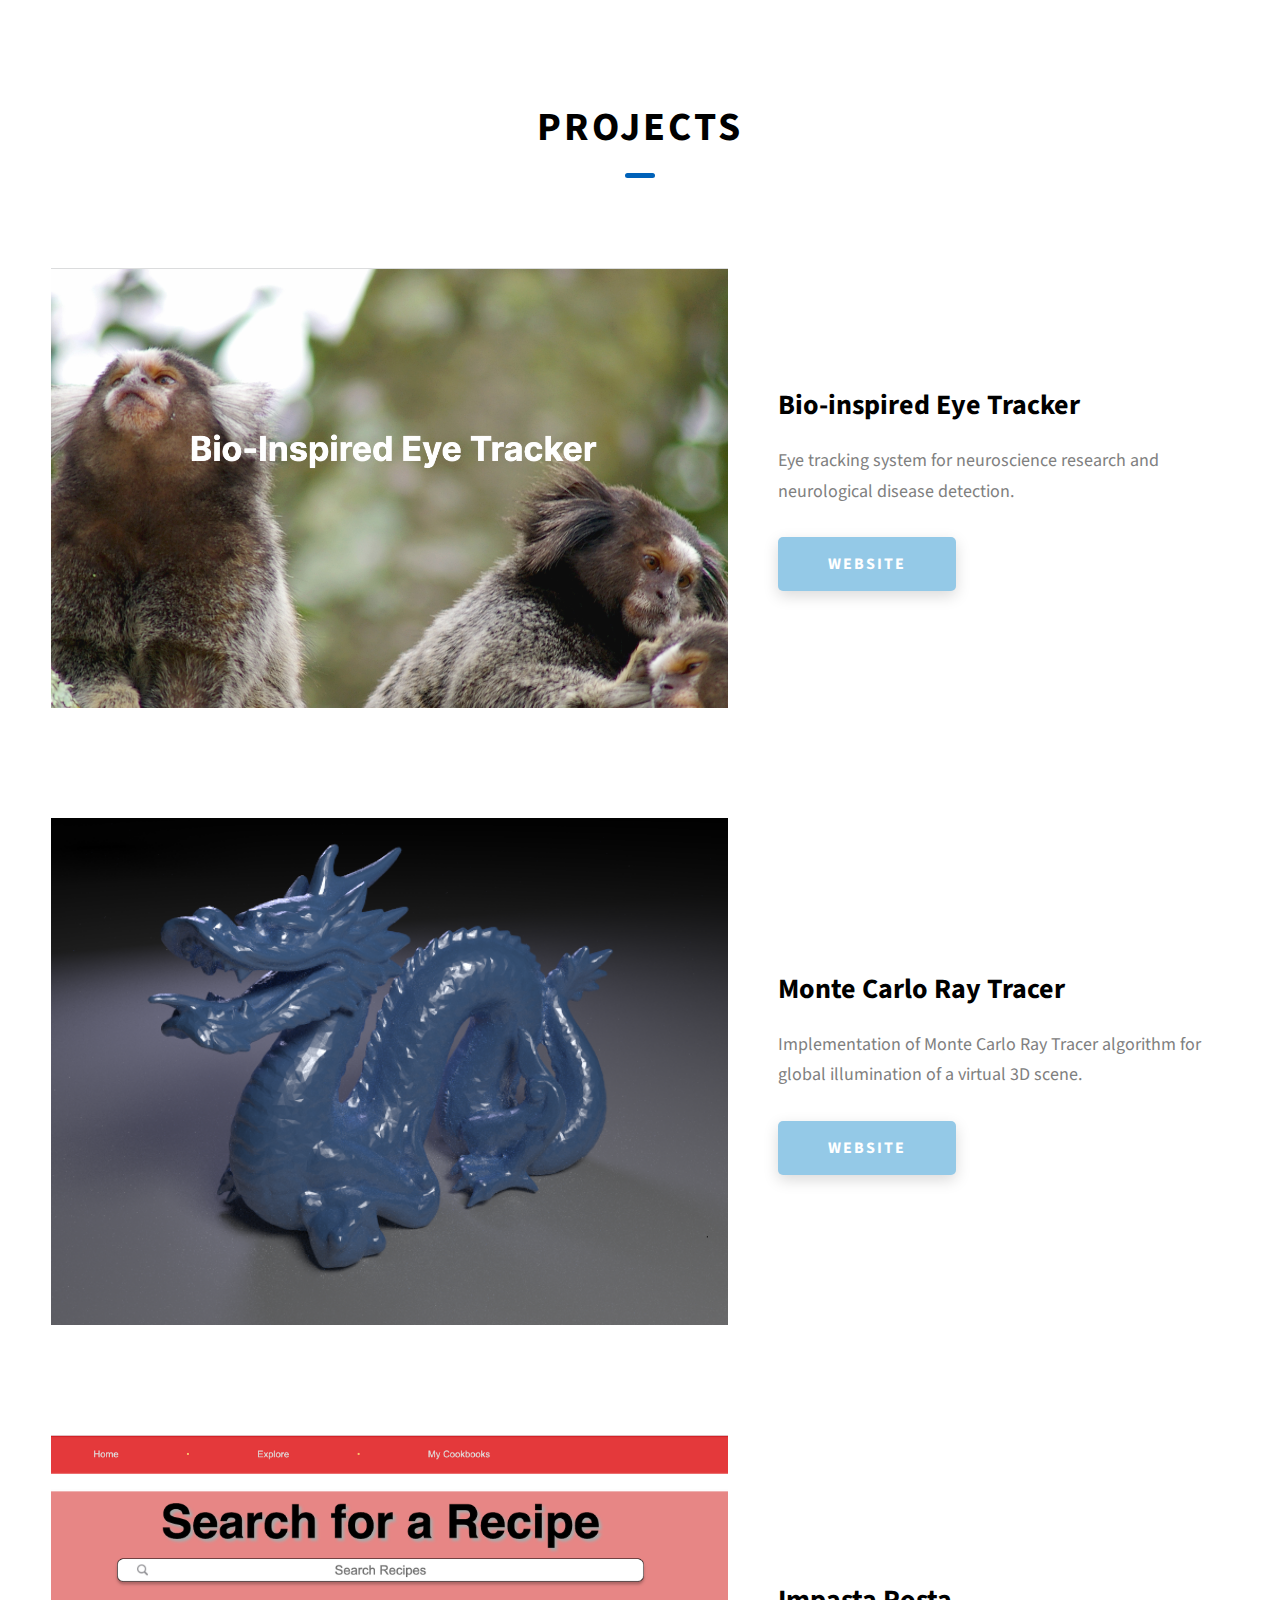
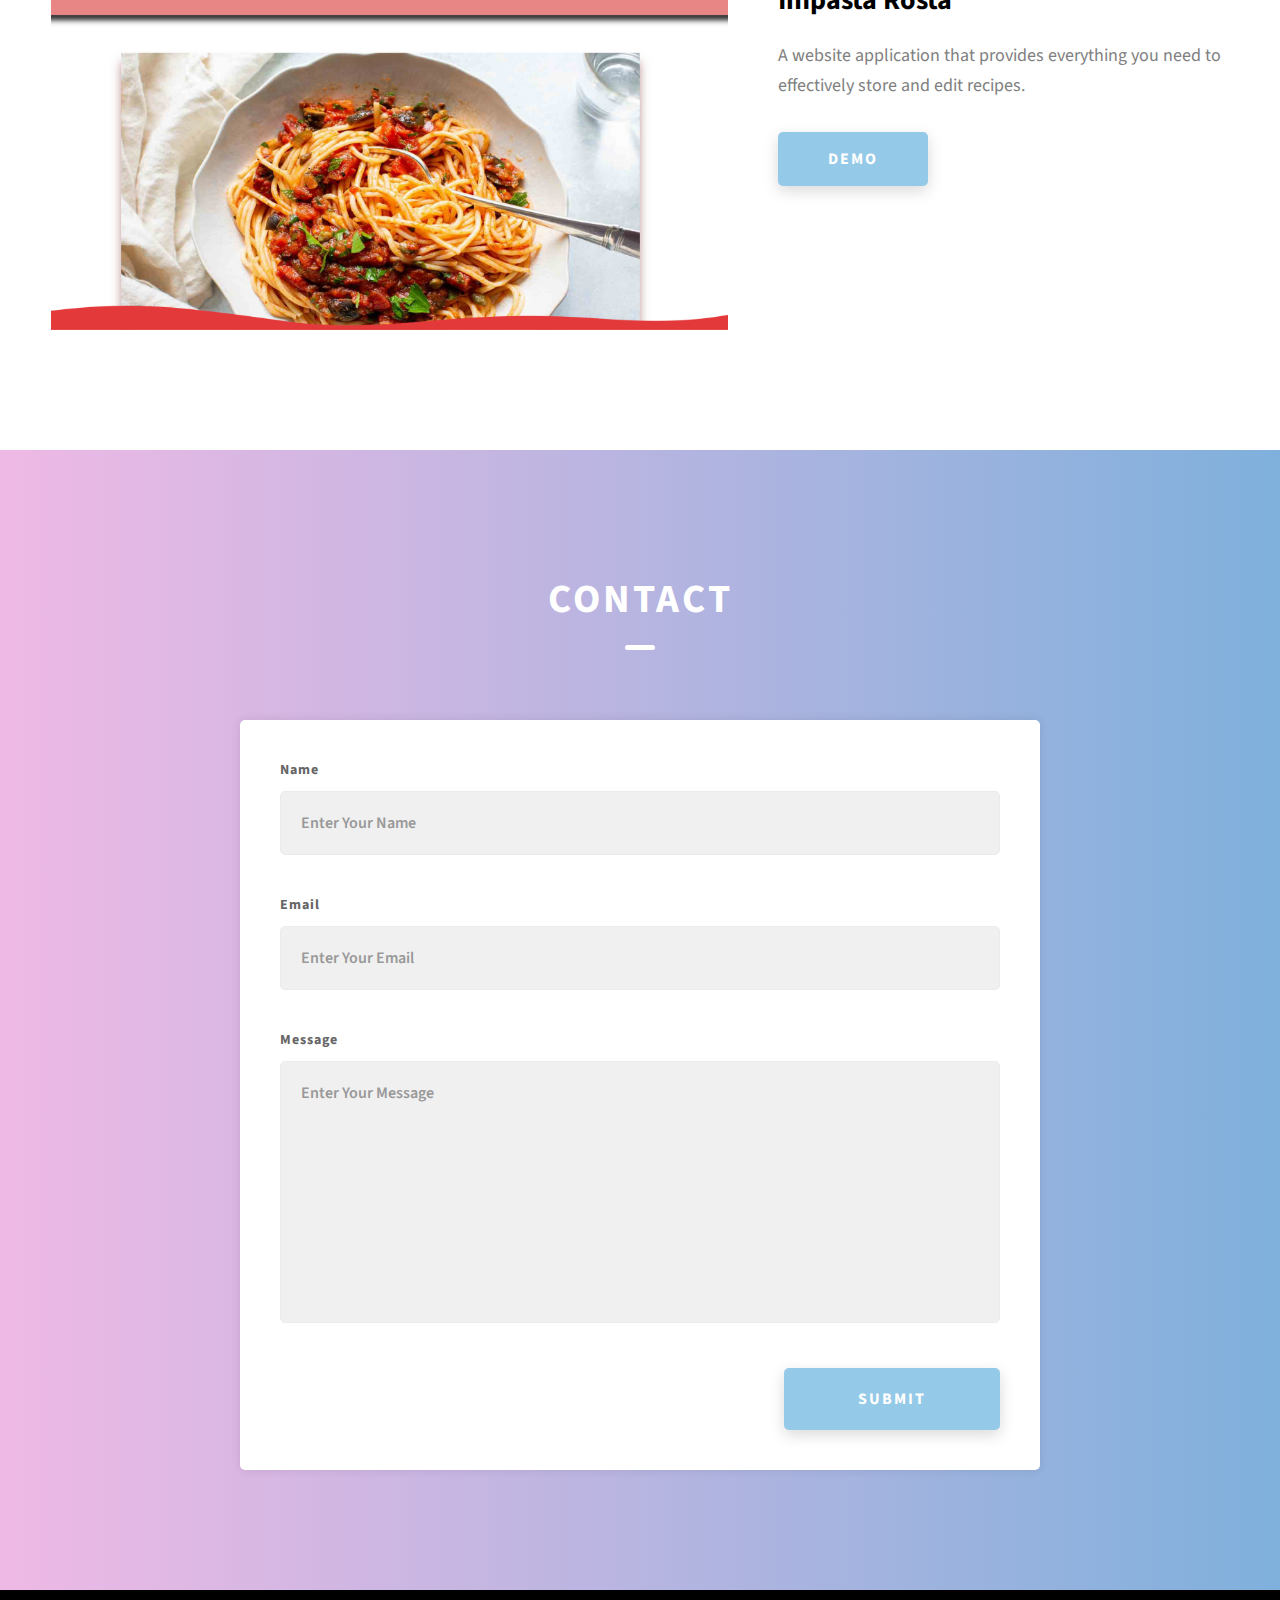
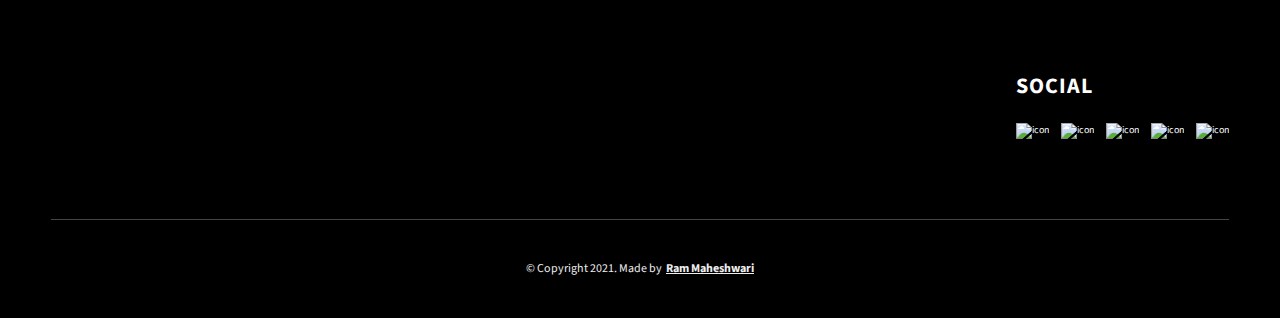
==== commit def56fac: "typos" ====
--- a/index.html
+++ b/index.html
@@ -177,7 +177,7 @@
               />
             </div>
             <div class="projects__row-content">
-              <h3 class="projects__row-content-title">Bio-inspred Eye Tracker</h3>
+              <h3 class="projects__row-content-title">Bio-inspired Eye Tracker</h3>
               <p class="projects__row-content-desc">
                 Eye tracking system for neuroscience research and neurological disease detection. 
               </p>
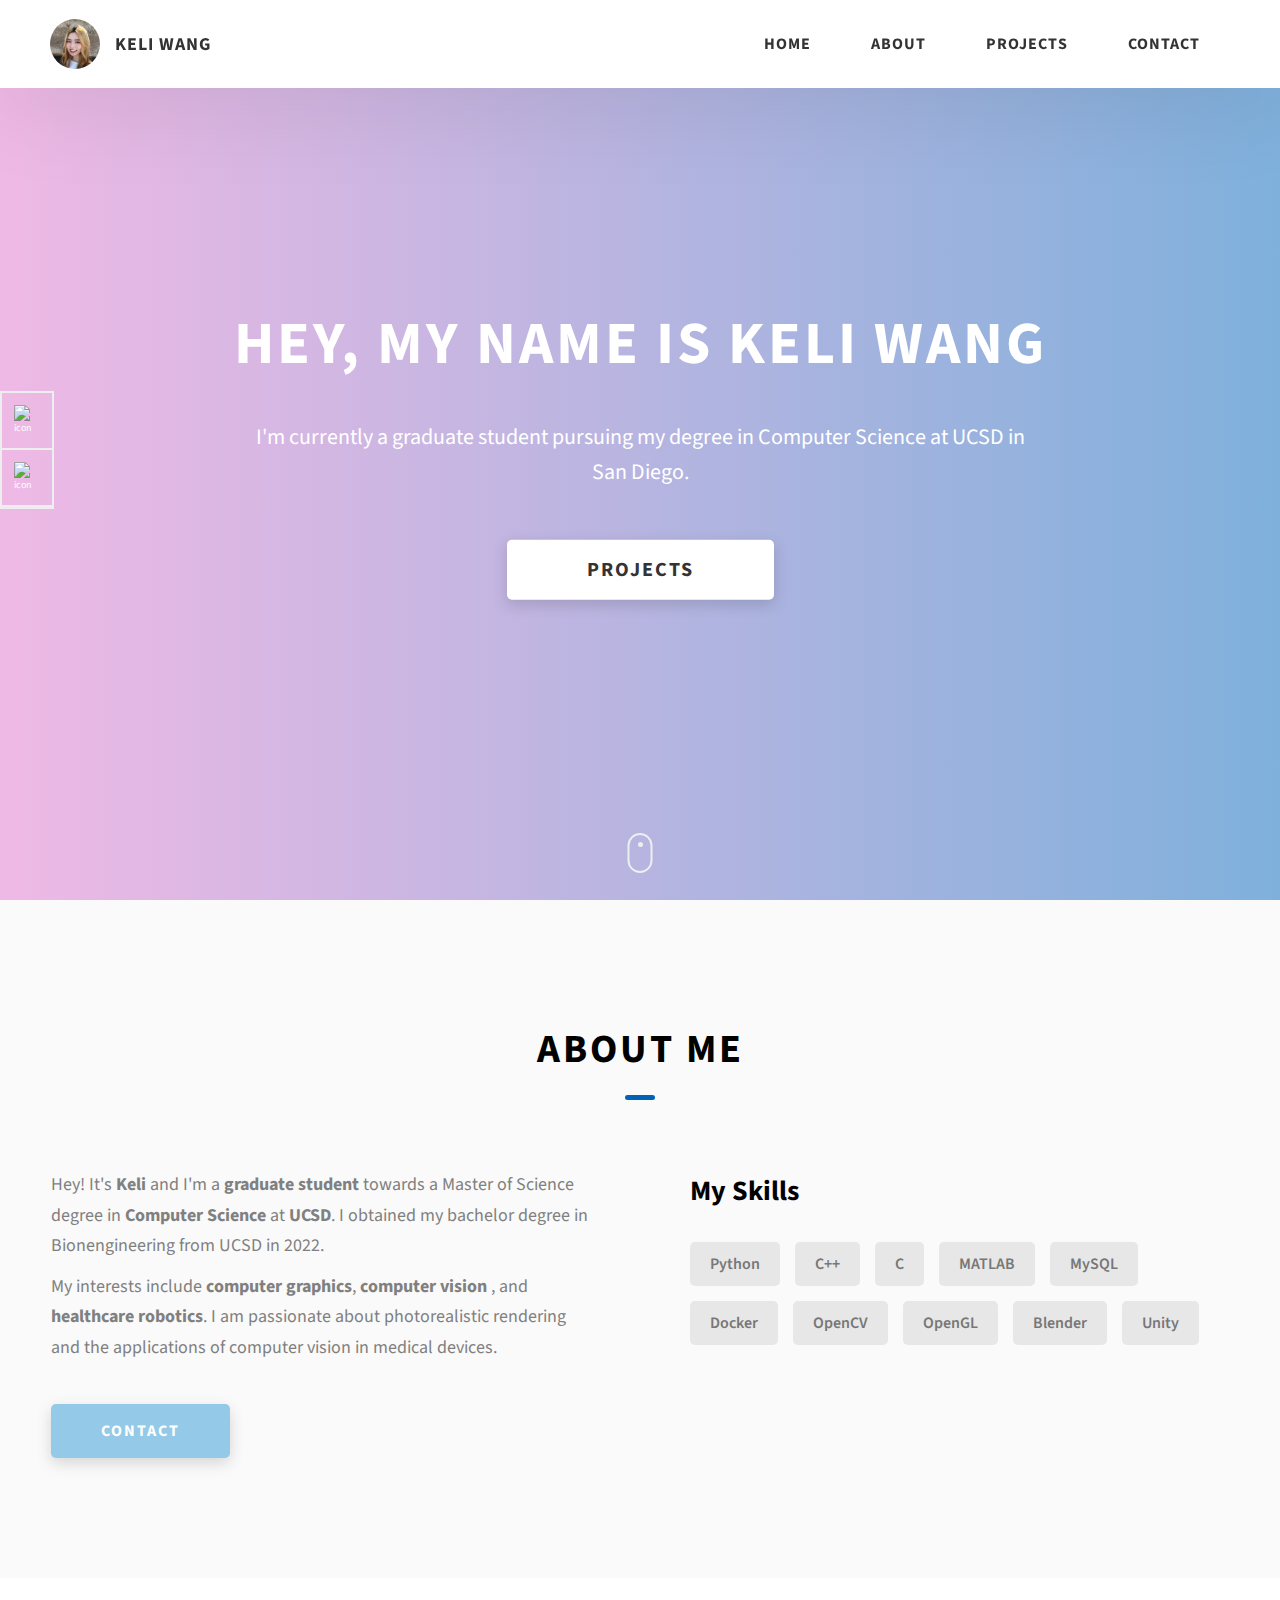
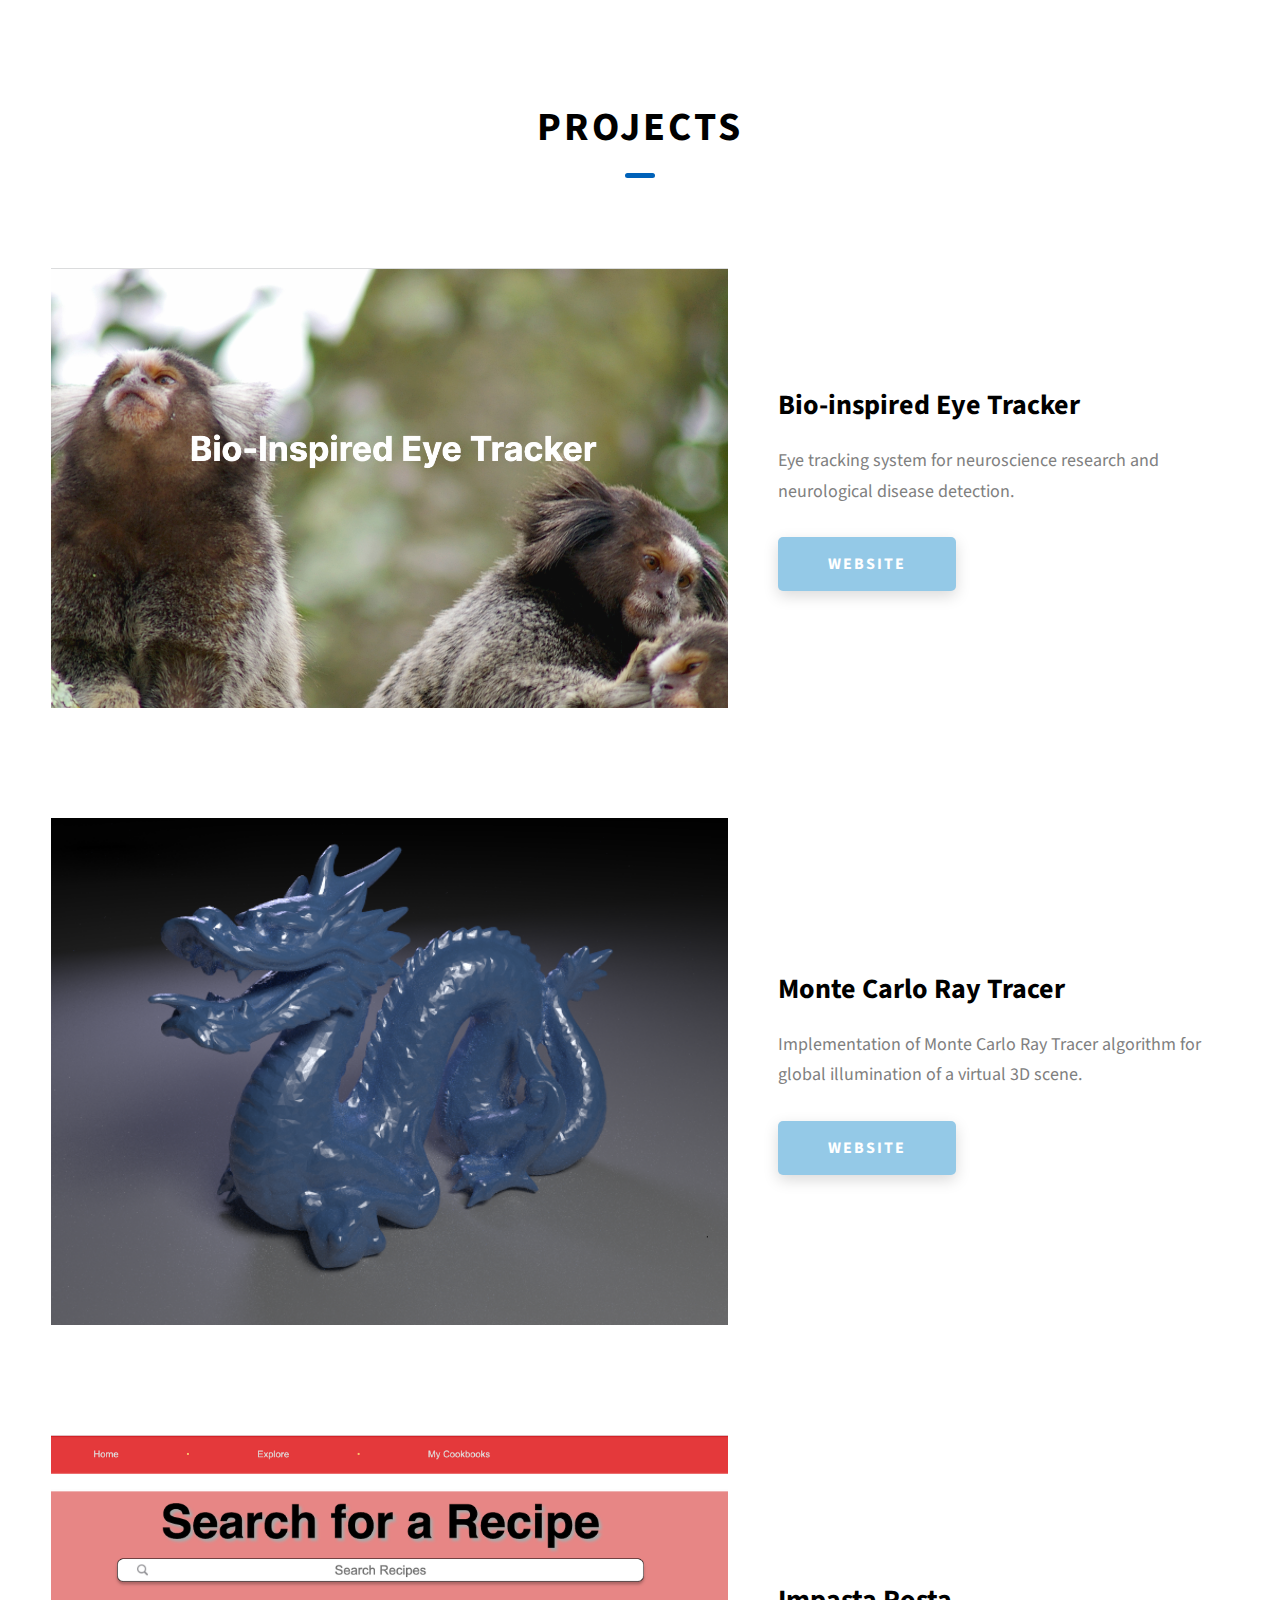
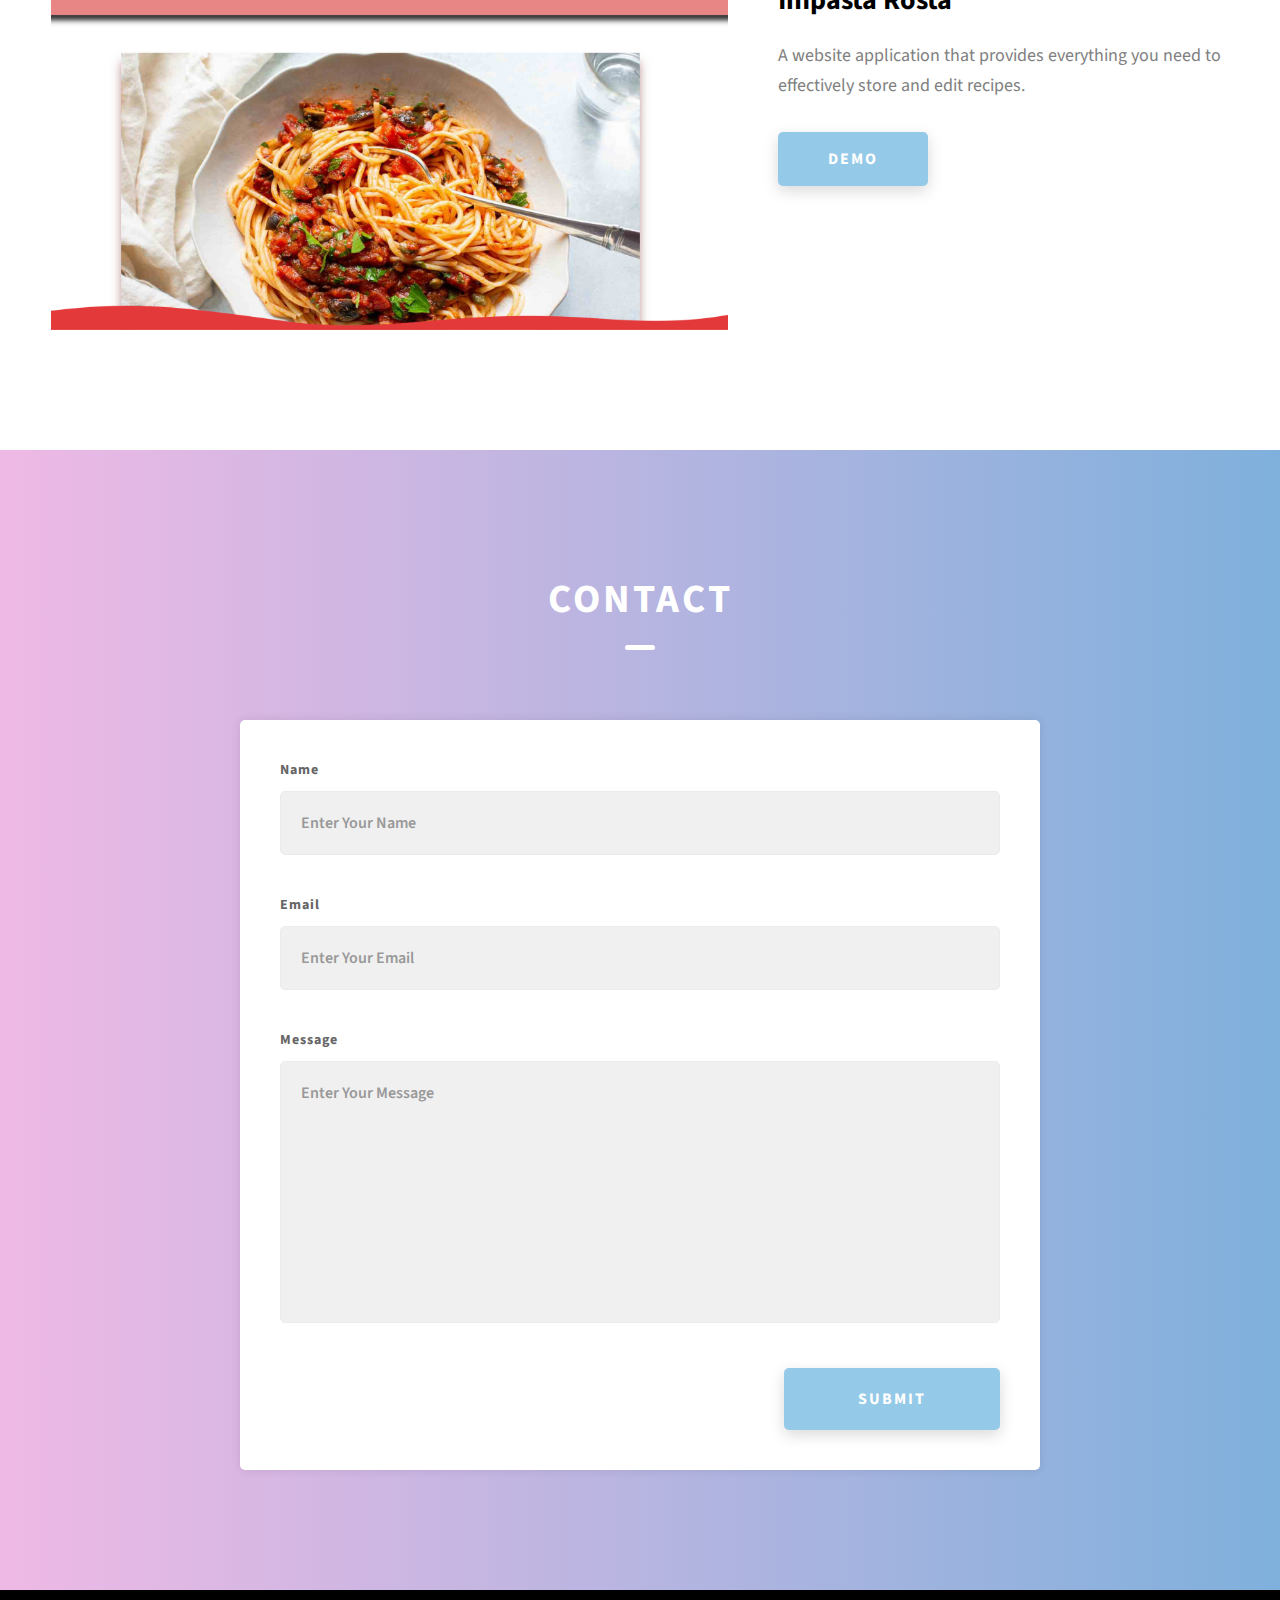
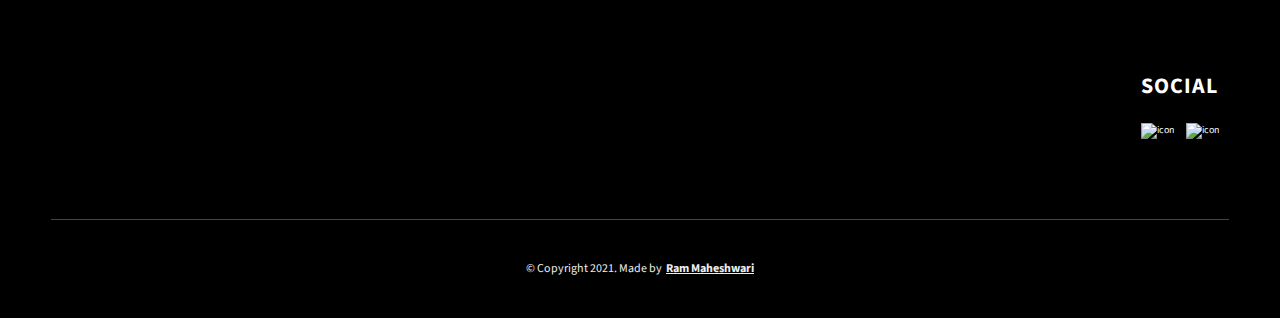
==== commit 8441adab: "socials" ====
--- a/index.html
+++ b/index.html
@@ -4,7 +4,7 @@
     <meta charset="UTF-8" />
     <meta name="viewport" content="width=device-width, initial-scale=1.0" />
     <meta http-equiv="X-UA-Compatible" content="ie=edge" />
-    <title>Dopefolio</title>
+    <title>Portfolio</title>
     <meta name="description" content="Portfolio Template for Developer" />
 
     <link rel="stylesheet" href="css/style.css" />
@@ -292,41 +292,20 @@
               <span>Social</span>
             </h2>
             <div class="main-footer__social-cont">
-              <a target="_blank" rel="noreferrer" href="#">
+              <a target="_blank" rel="noreferrer" href="https://www.linkedin.com/in/keli-wang-90a00a1a3/">
                 <img
                   class="main-footer__icon"
                   src="./assets/png/linkedin-ico.png"
                   alt="icon"
                 />
               </a>
-              <a target="_blank" rel="noreferrer" href="#">
+              <a target="_blank" rel="noreferrer" href="https://github.com/keli214">
                 <img
                   class="main-footer__icon"
                   src="./assets/png/github-ico.png"
                   alt="icon"
                 />
               </a>
-              <a target="_blank" rel="noreferrer" href="#">
-                <img
-                  class="main-footer__icon"
-                  src="./assets/png/twitter-ico.png"
-                  alt="icon"
-                />
-              </a>
-              <a target="_blank" rel="noreferrer" href="#">
-                <img
-                  class="main-footer__icon"
-                  src="./assets/png/yt-ico.png"
-                  alt="icon"
-                />
-              </a>
-              <a target="_blank" rel="noreferrer" href="#">
-                <img
-                  class="main-footer__icon main-footer__icon--mr-none"
-                  src="./assets/png/insta-ico.png"
-                  alt="icon"
-                />
-              </a>
             </div>
           </div>
           <div class="main-footer__row main-footer__row-2">
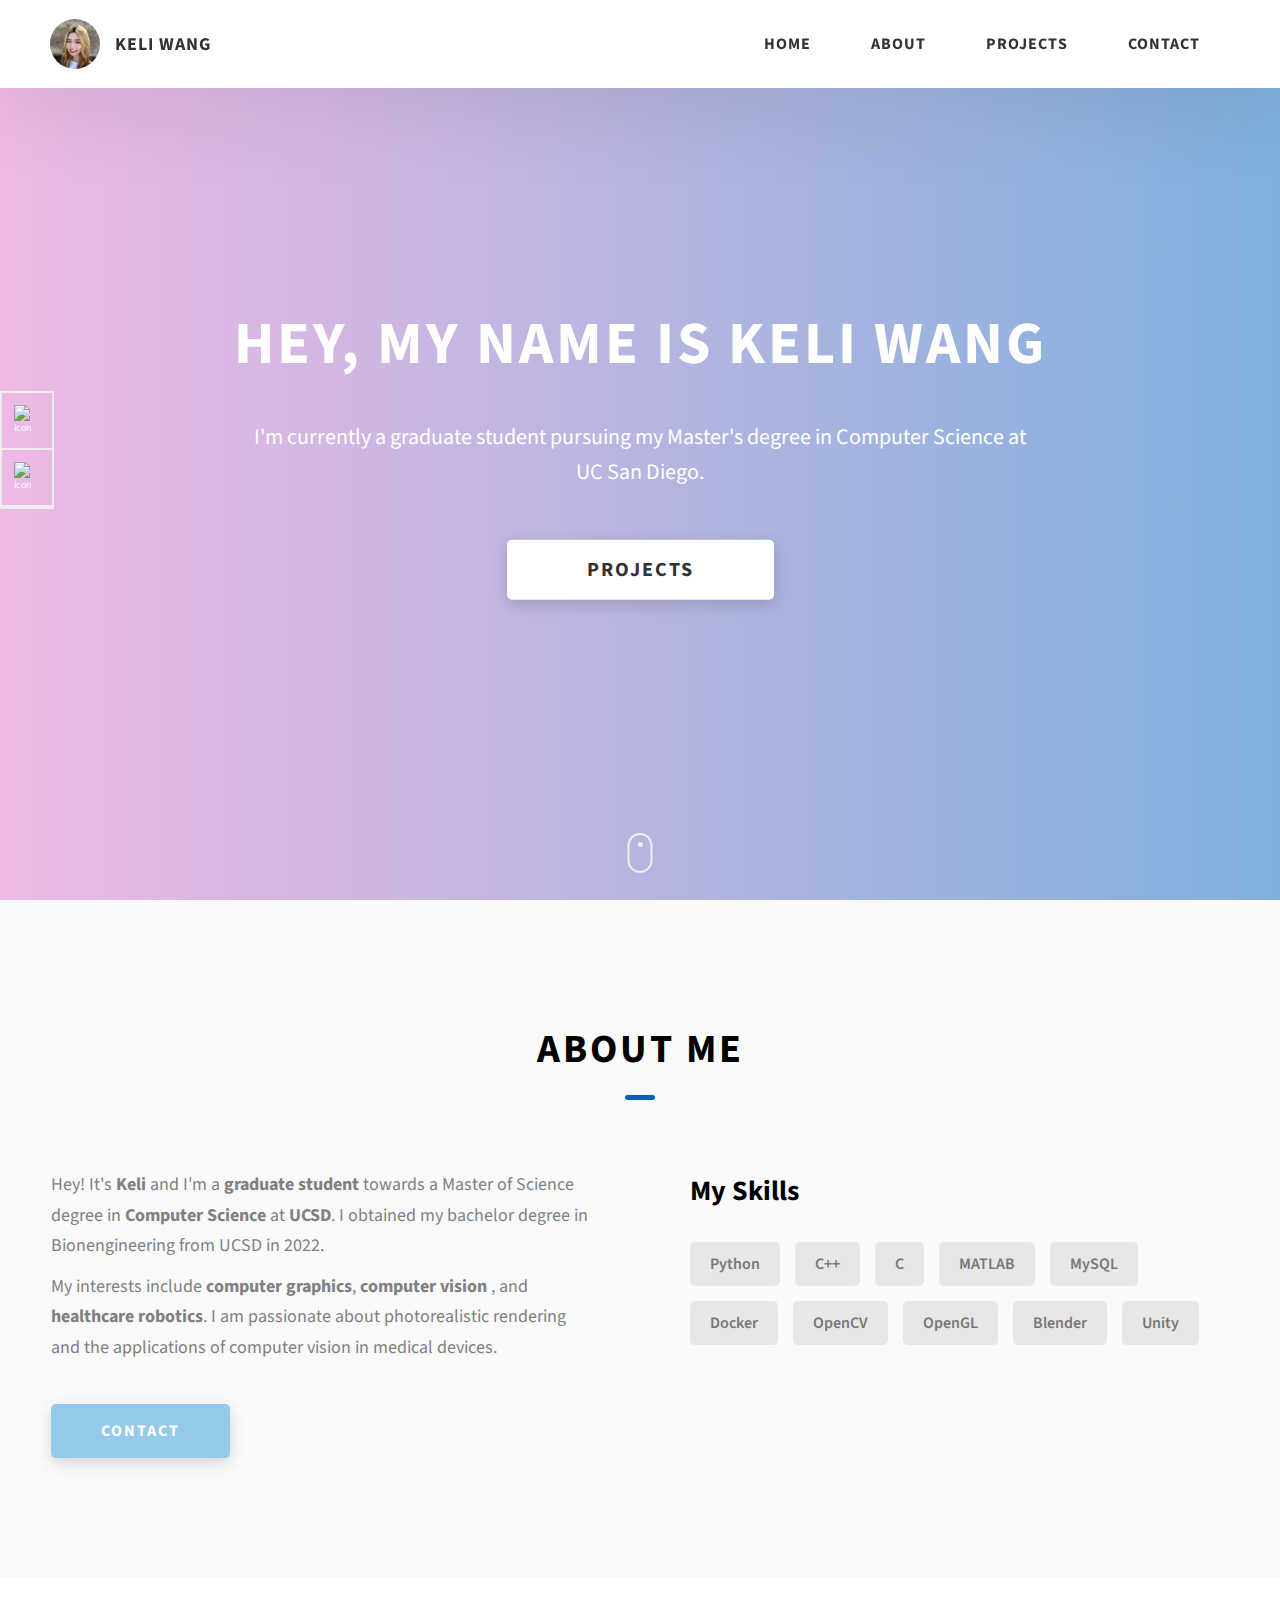
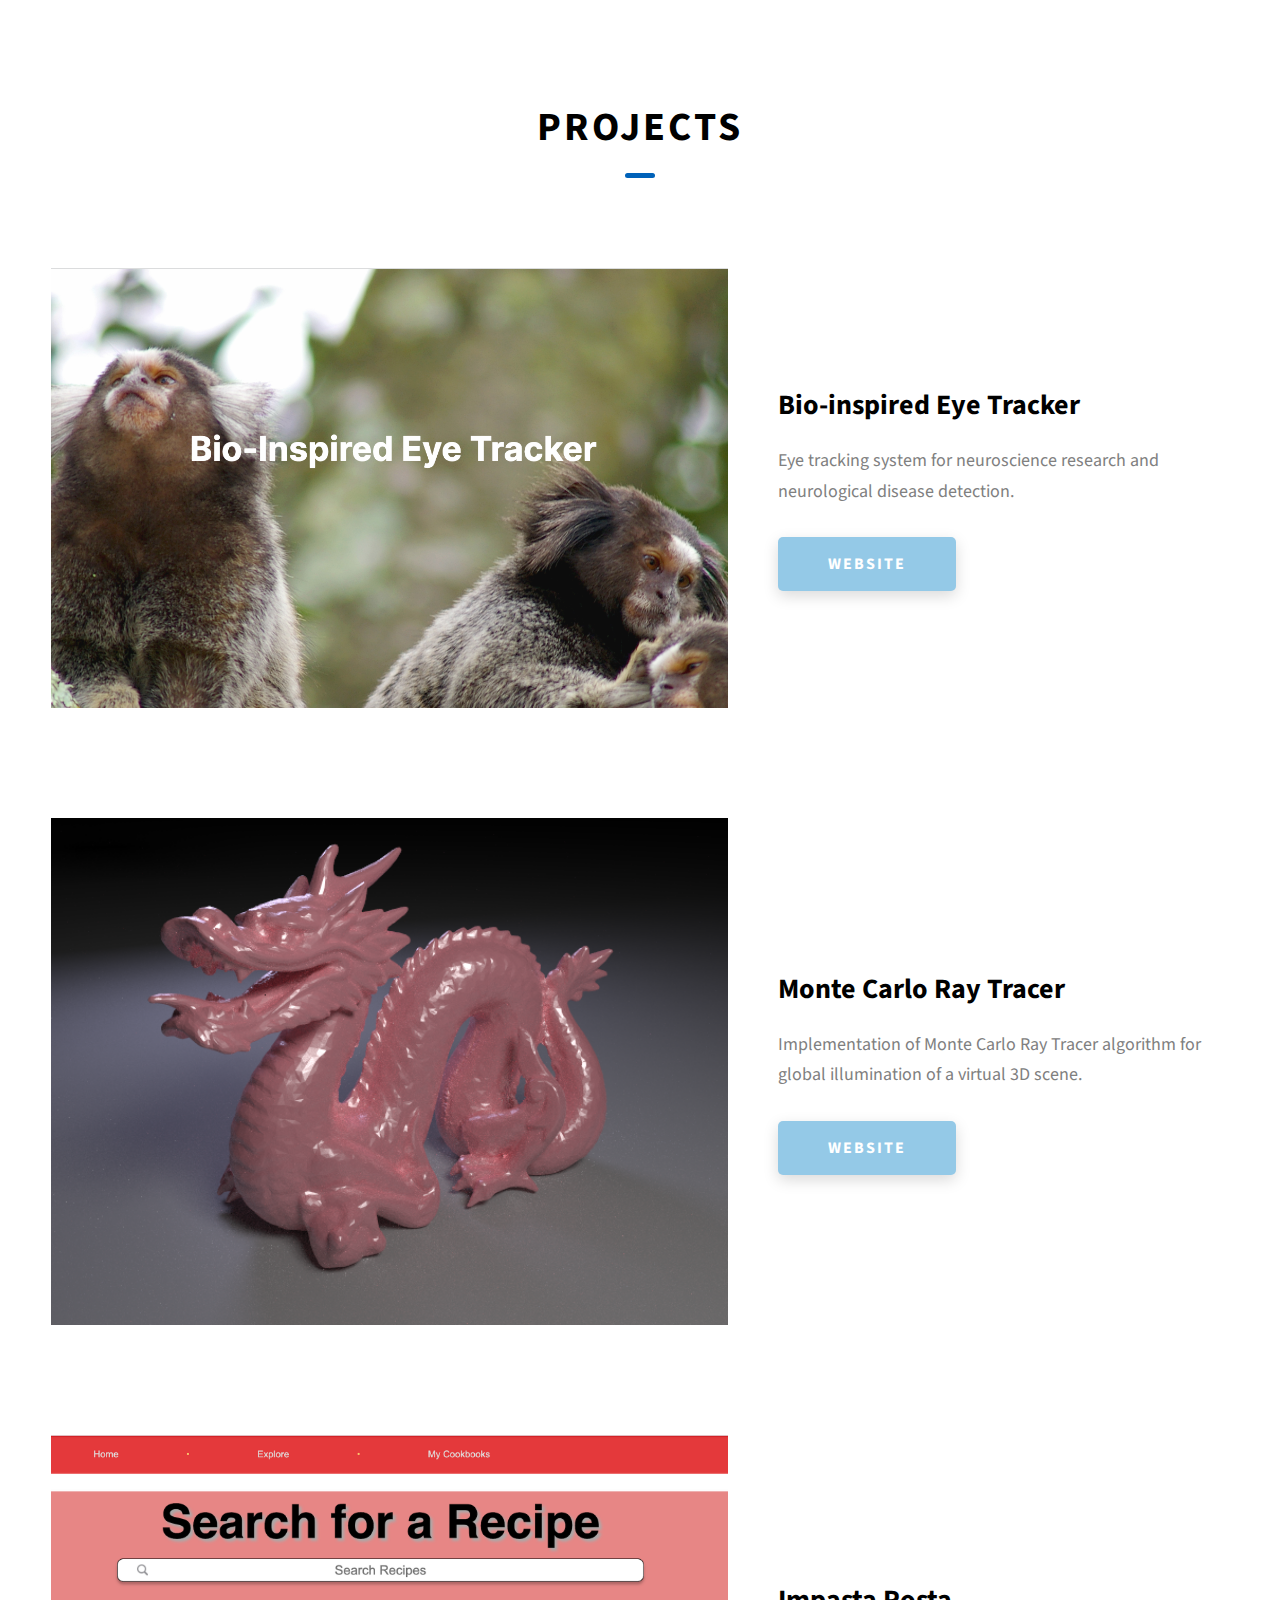
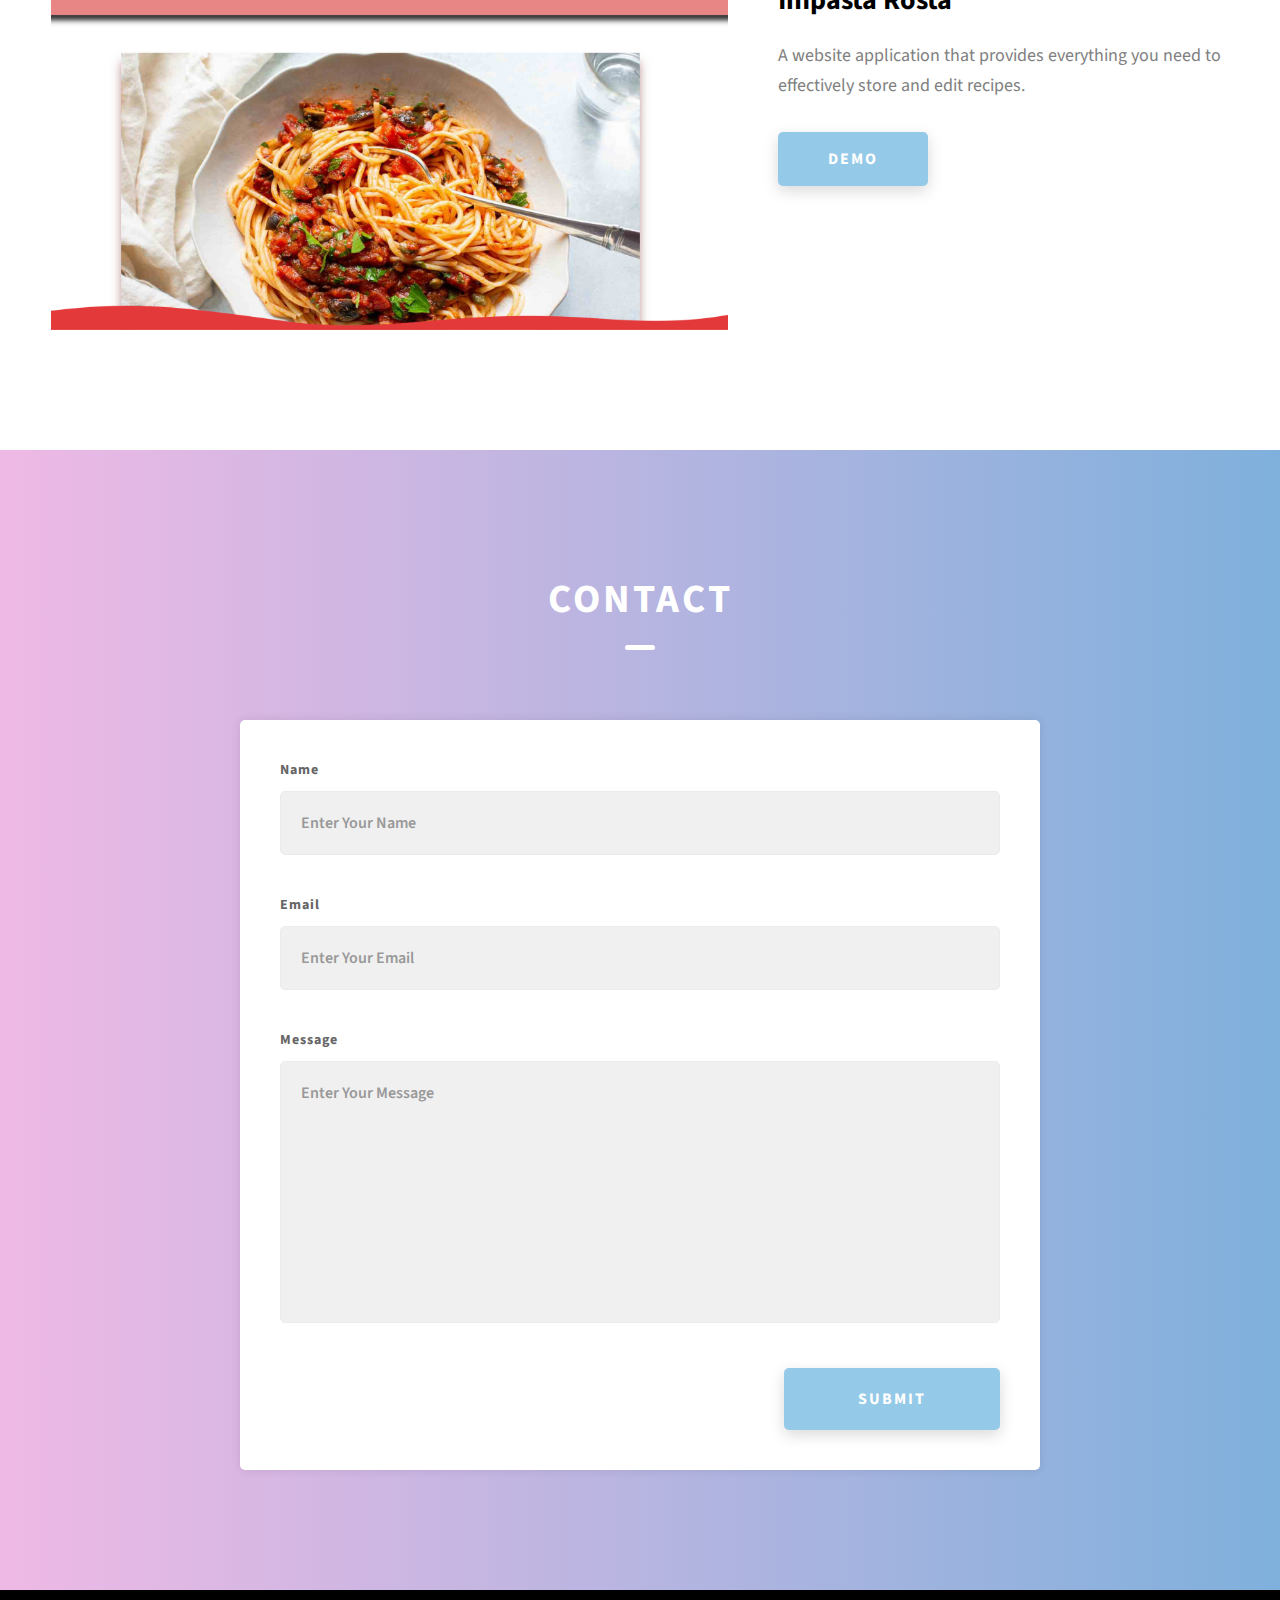
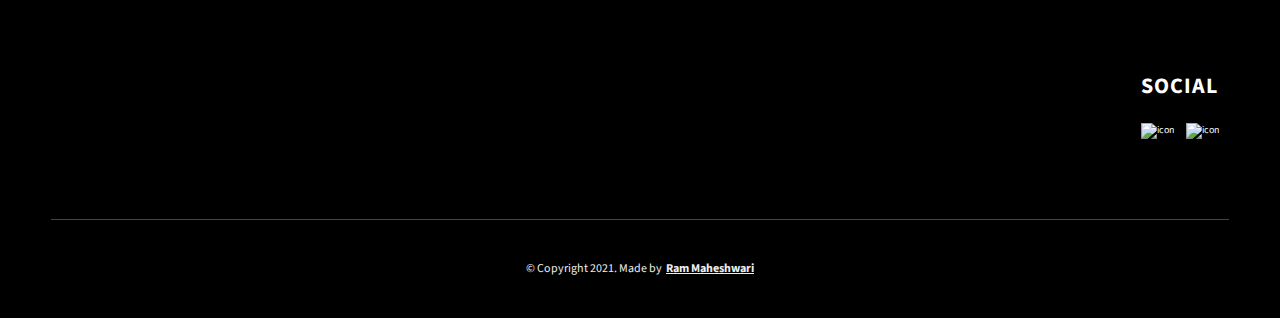
==== commit 0bb6bc8b: "edits" ====
--- a/index.html
+++ b/index.html
@@ -87,7 +87,7 @@
         <h1 class="heading-primary">Hey, My name is Keli Wang</h1>
         <div class="home-hero__info">
           <p class="text-primary">
-            I'm currently a graduate student pursuing my degree in Computer Science at UCSD in San Diego.
+            I'm currently a graduate student pursuing my Master's degree in Computer Science at UC San Diego.
           </p>
         </div>
         <div class="home-hero__cta">
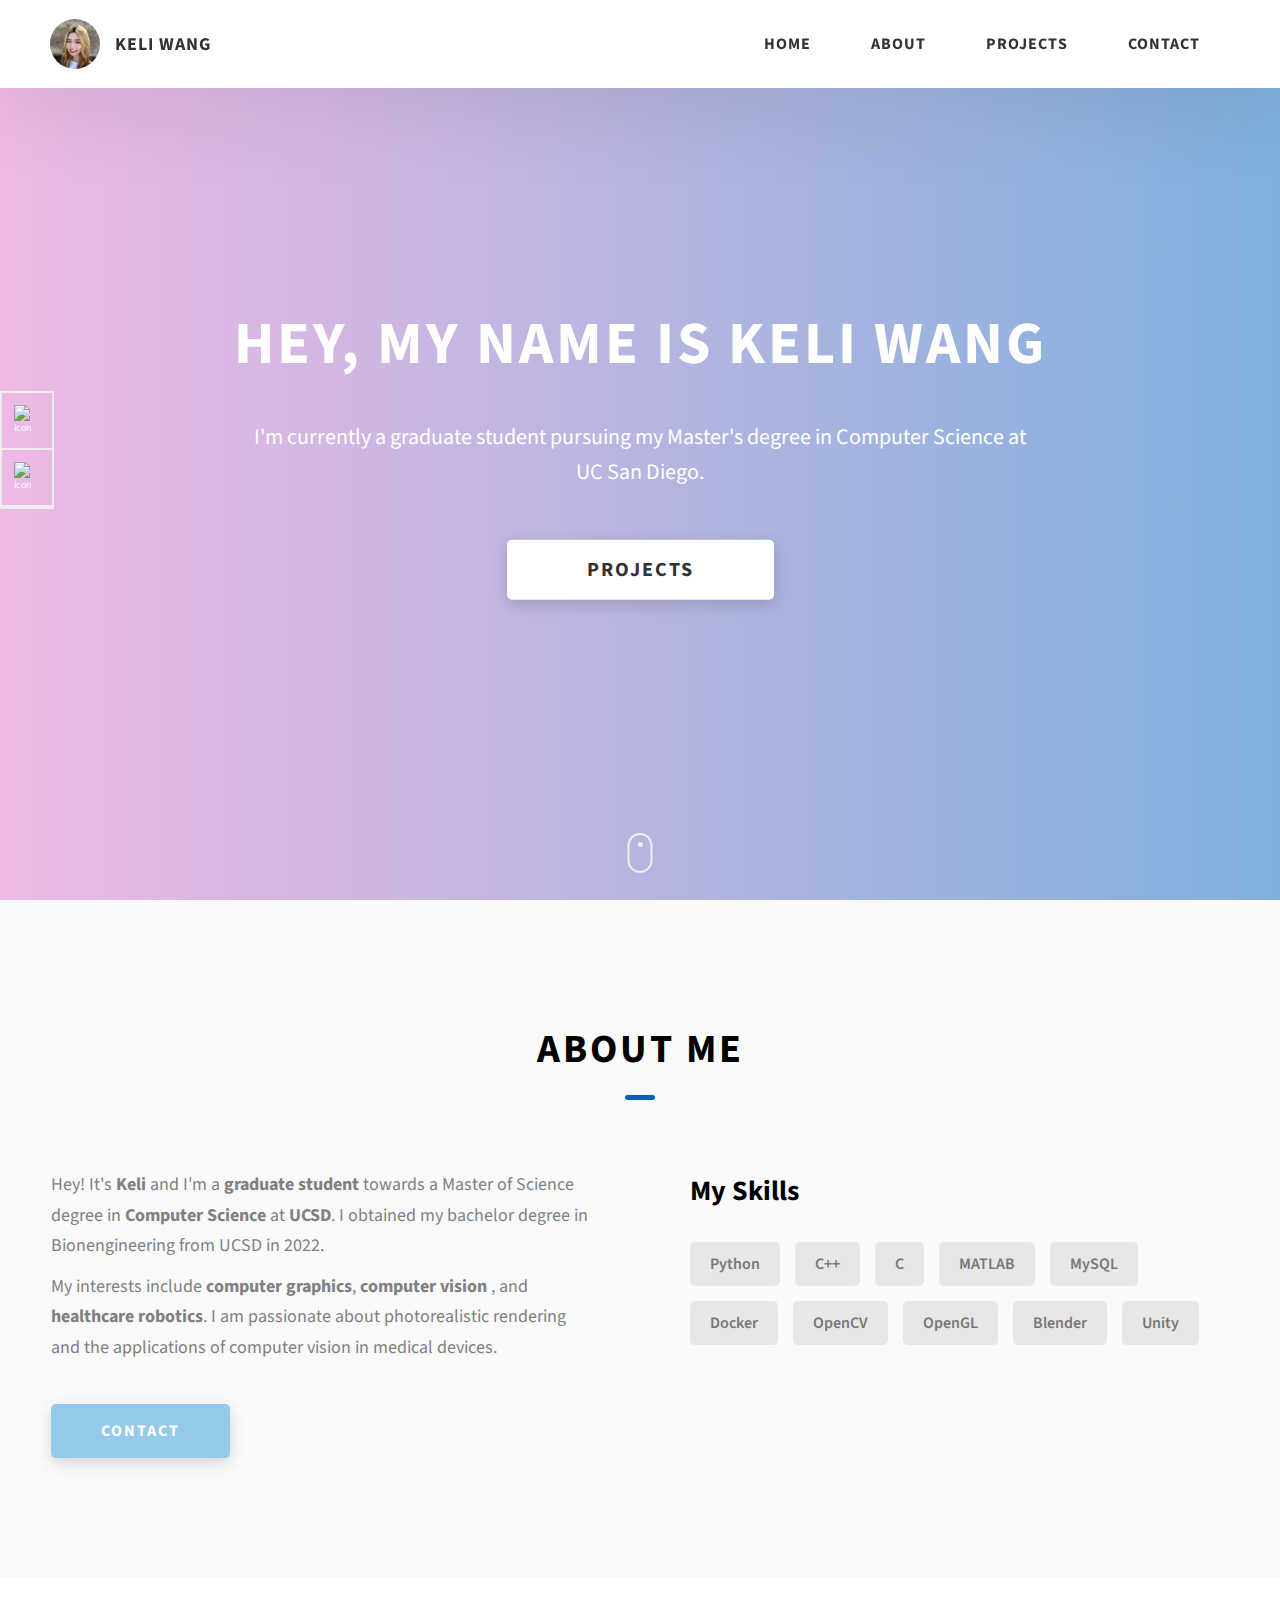
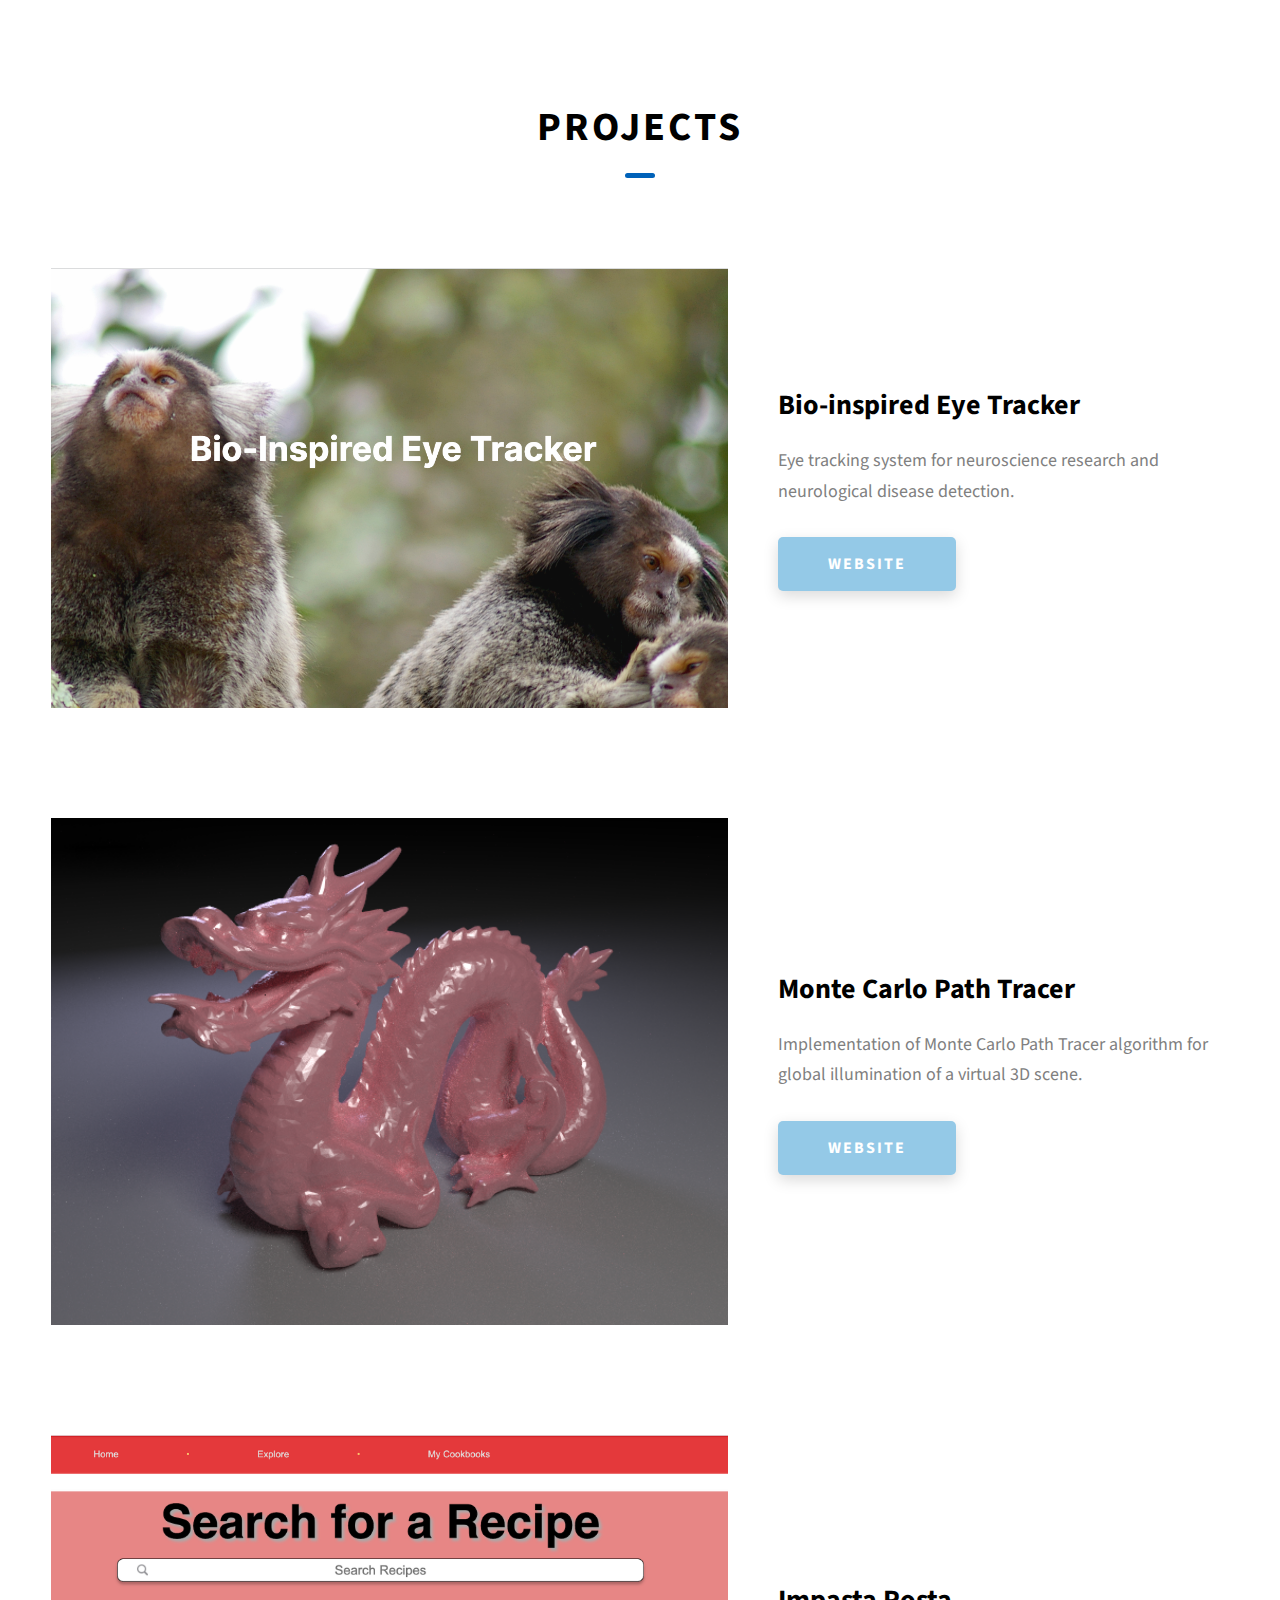
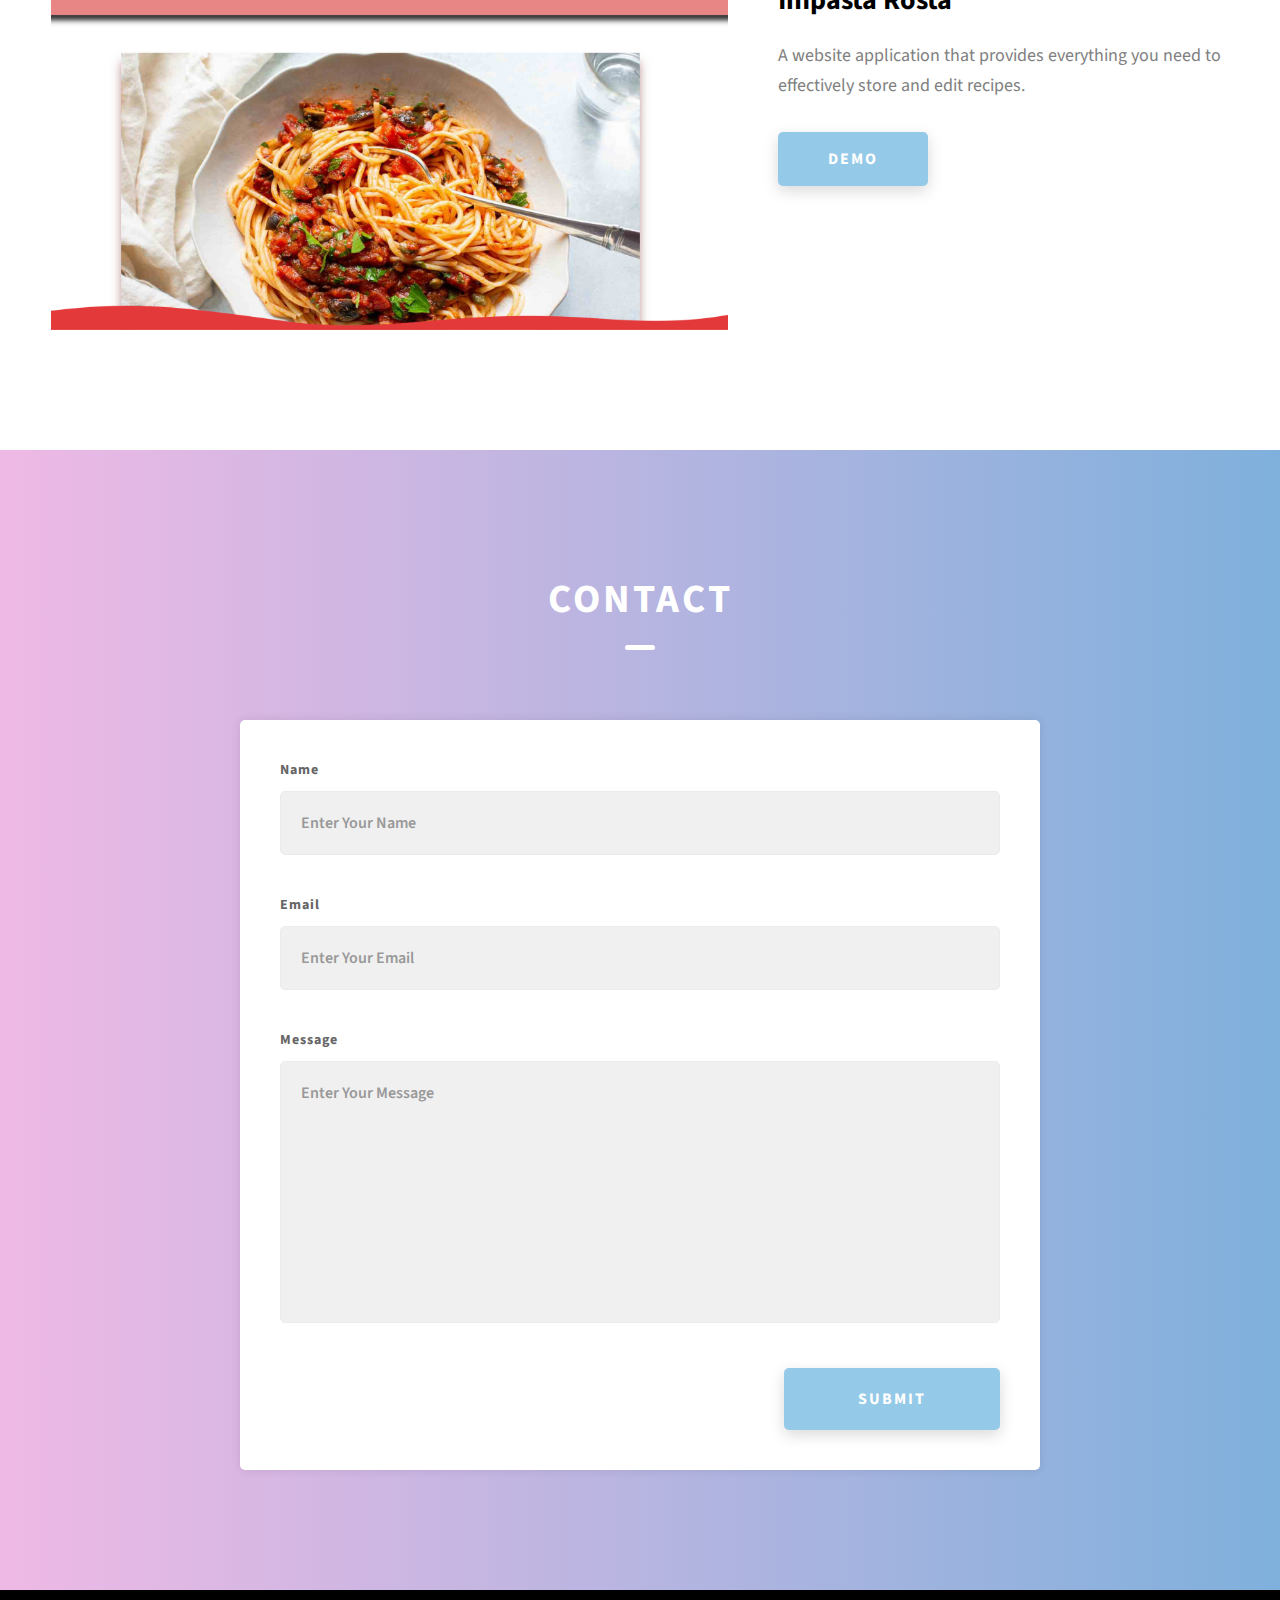
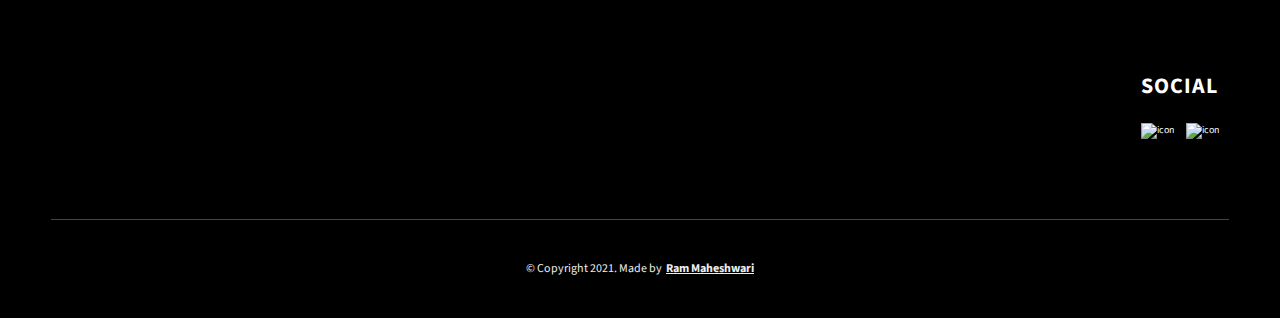
==== commit 68f12a43: "projects" ====
--- a/index.html
+++ b/index.html
@@ -199,9 +199,9 @@
               />
             </div>
             <div class="projects__row-content">
-              <h3 class="projects__row-content-title">Monte Carlo Ray Tracer</h3>
+              <h3 class="projects__row-content-title">Monte Carlo Path Tracer</h3>
               <p class="projects__row-content-desc">
-                Implementation of Monte Carlo Ray Tracer algorithm for global illumination of a virtual 3D scene. 
+                Implementation of Monte Carlo Path Tracer algorithm for global illumination of a virtual 3D scene. 
               </p>
               <a
                 href="./project-2.html"
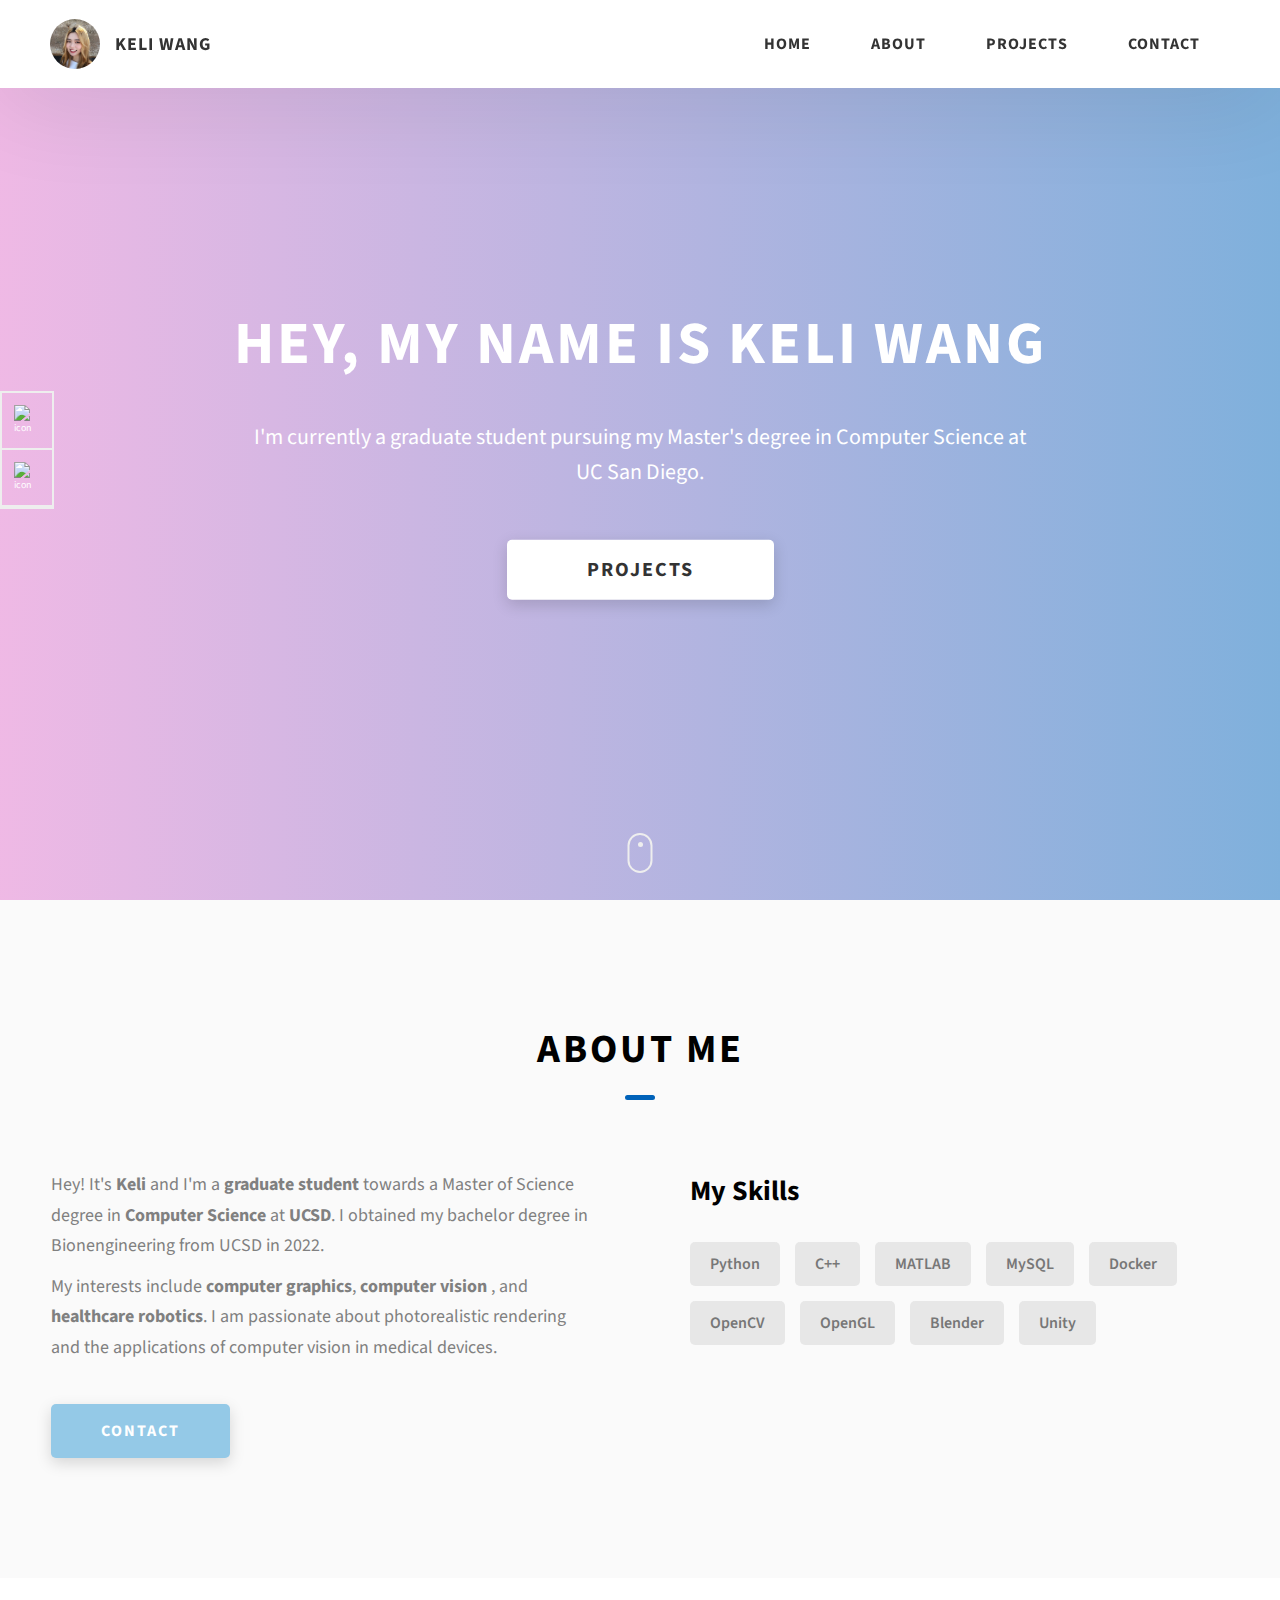
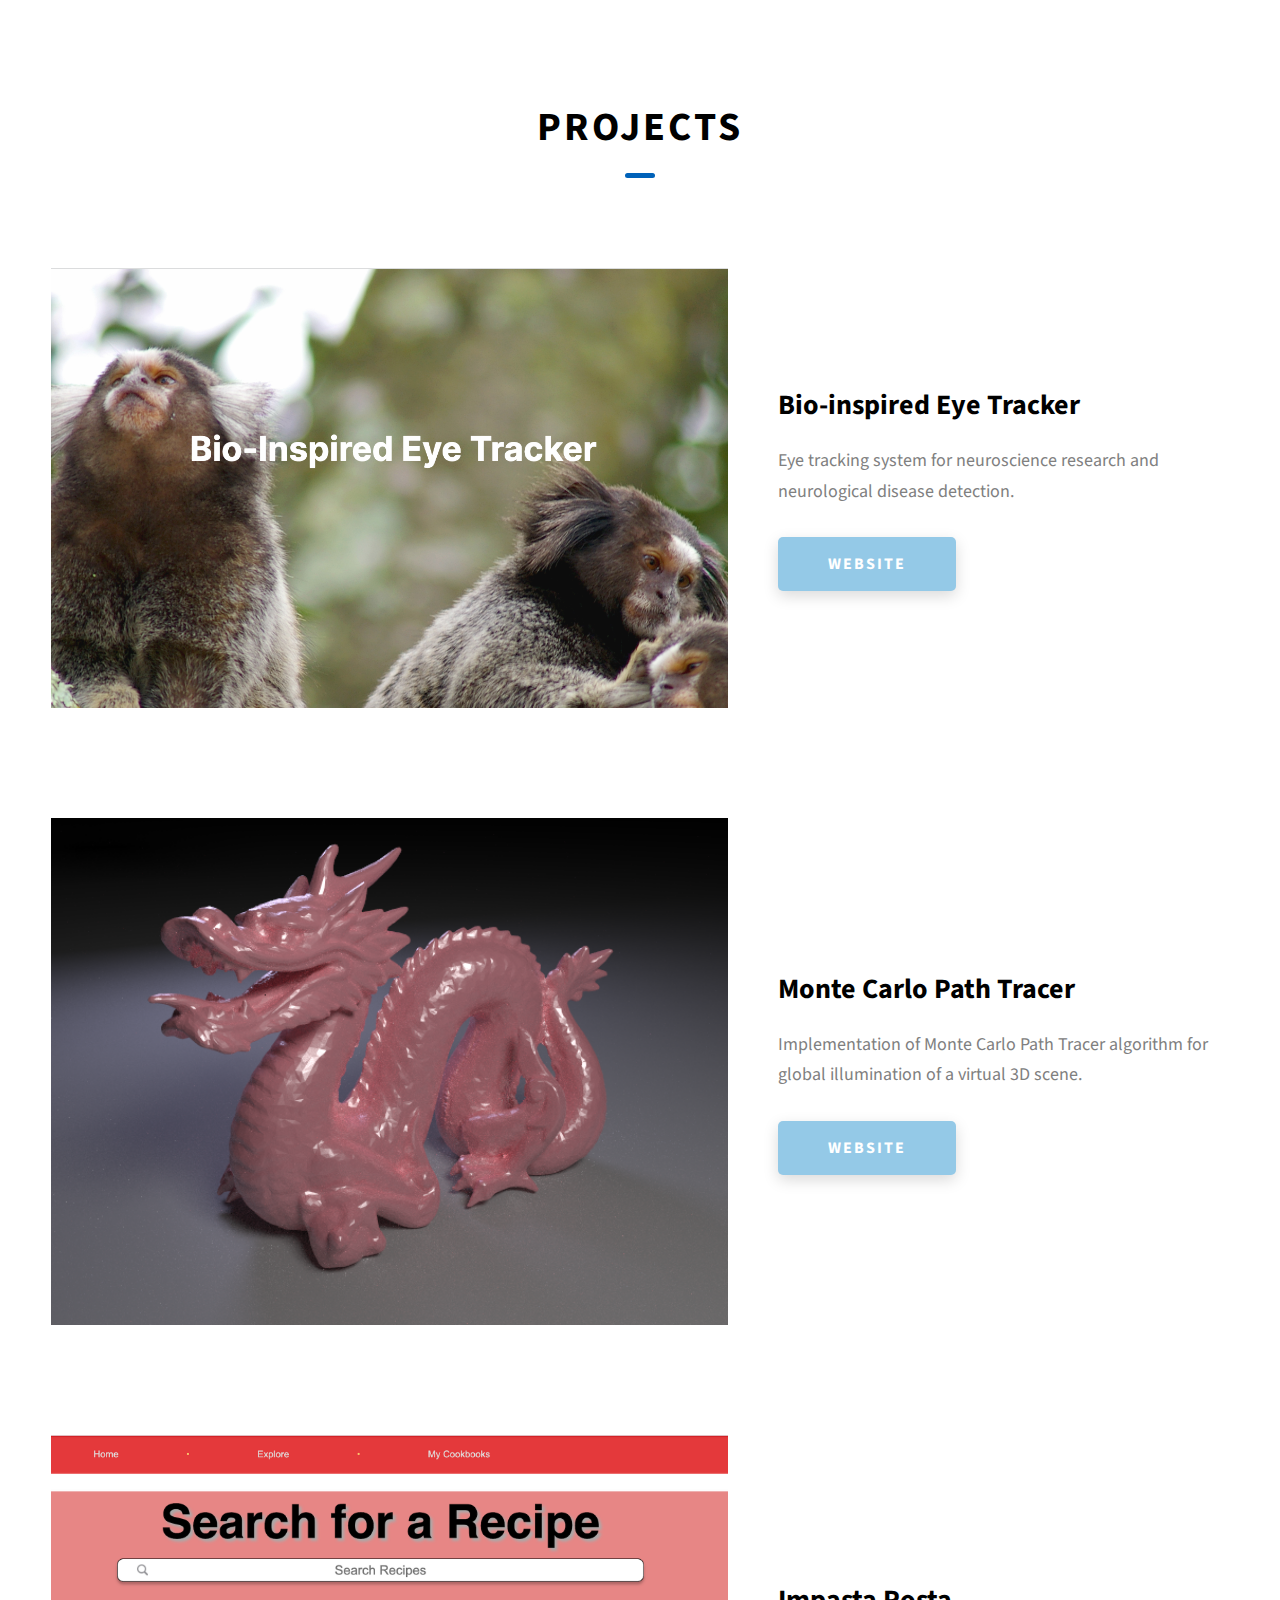
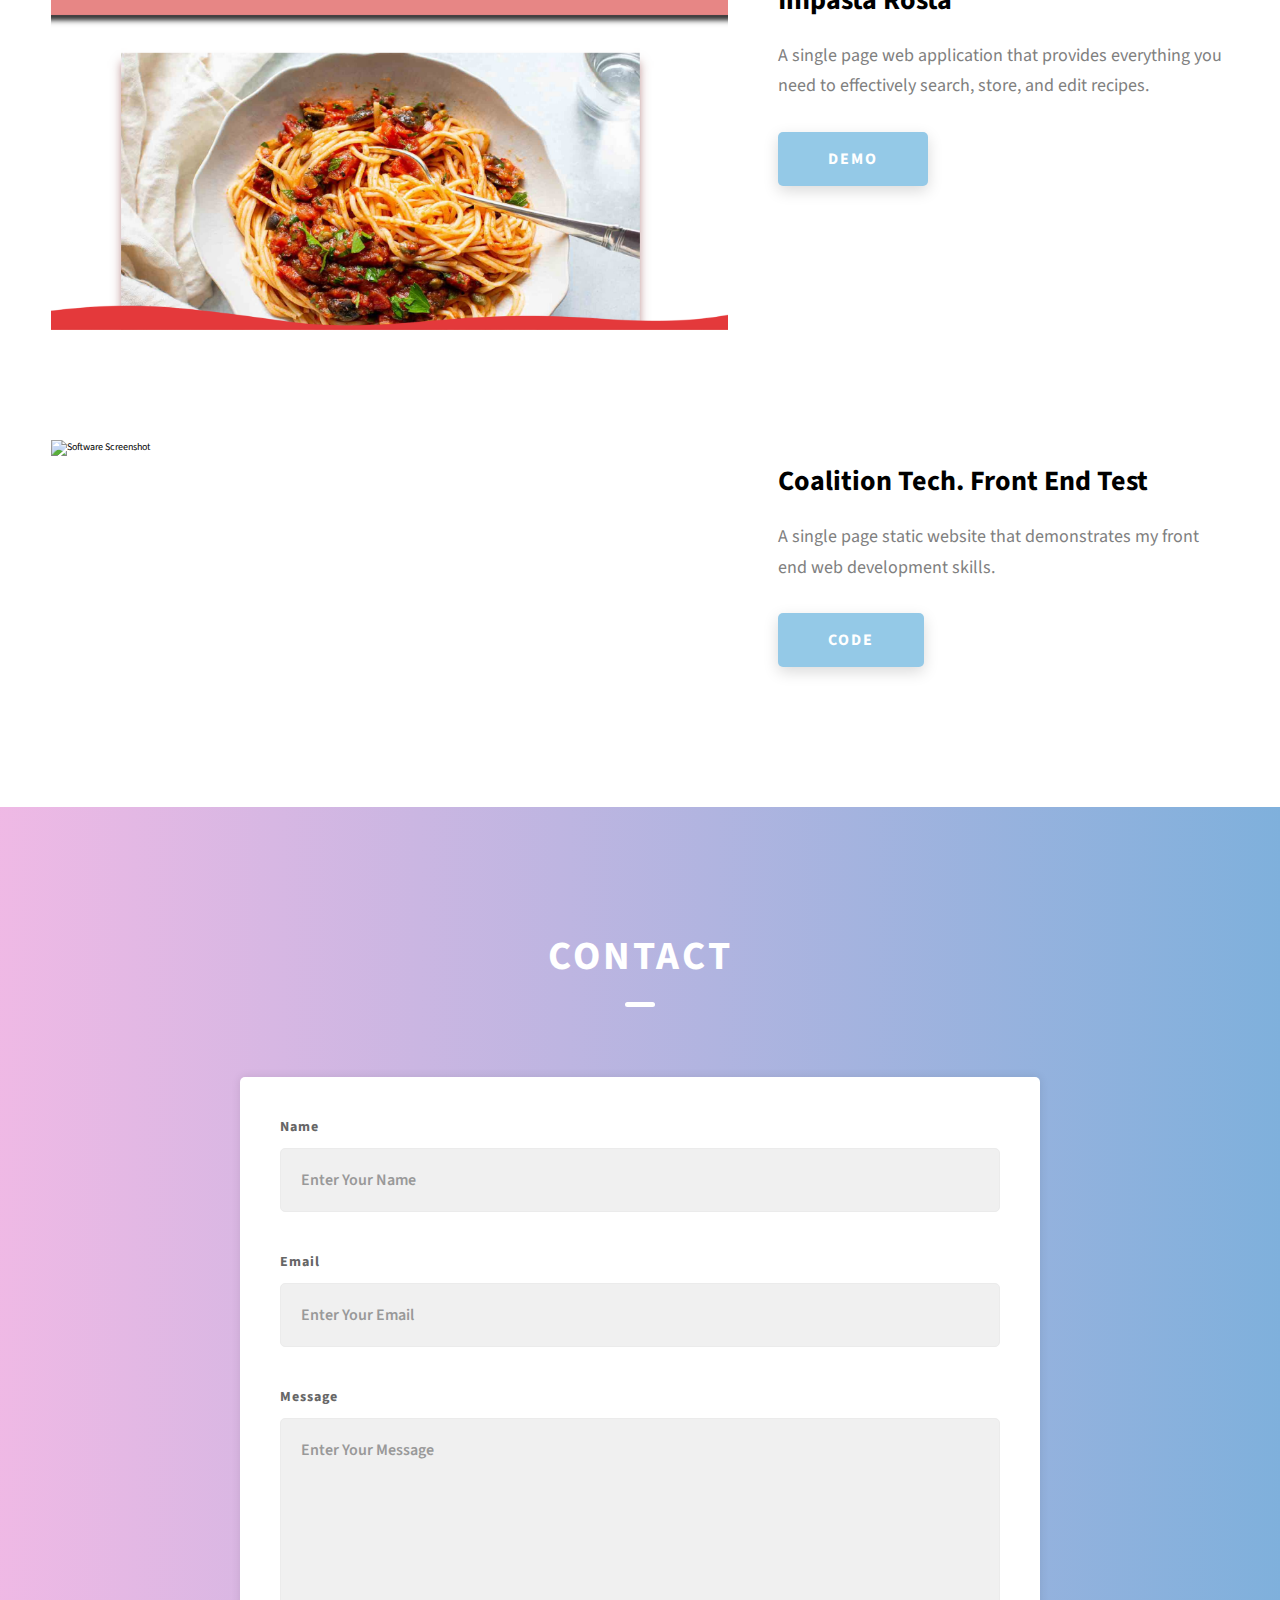
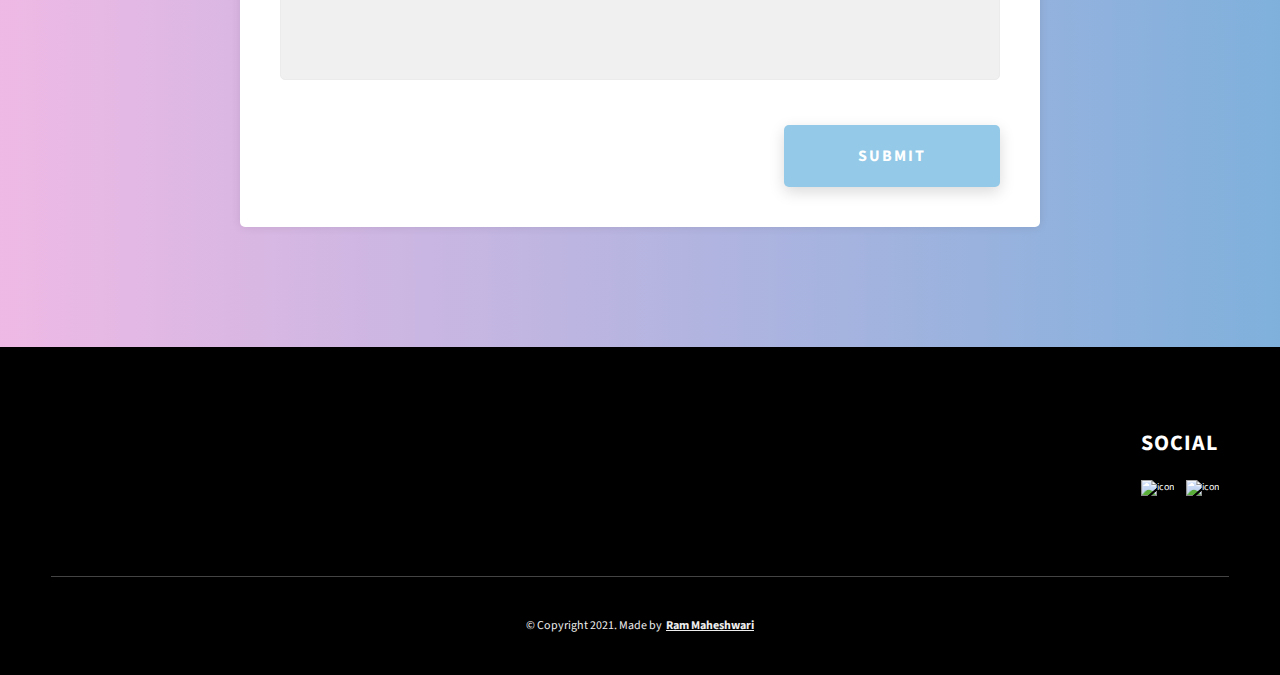
==== commit 1c4776a3: "add coalition tech front end test" ====
--- a/index.html
+++ b/index.html
@@ -147,7 +147,6 @@
             <div class="skills">
               <div class="skills__skill">Python</div>
               <div class="skills__skill">C++</div>
-              <div class="skills__skill">C</div>
               <div class="skills__skill">MATLAB</div>
               <div class="skills__skill">MySQL</div>
               <div class="skills__skill">Docker</div>
@@ -223,13 +222,35 @@
             <div class="projects__row-content">
               <h3 class="projects__row-content-title">Impasta Rosta</h3>
               <p class="projects__row-content-desc">
-                A website application that provides everything you need to effectively store and edit recipes.
+                A single page web application that provides everything you need to effectively search, store, and edit recipes.
               </p>
               <a
                 href="https://impasta-rosta.netlify.app/"
                 class="btn btn--med btn--theme dynamicBgClr"
                 target="_blank"
                 >Demo</a
+              >
+            </div>
+          </div>
+          <div class="projects__row">
+            <div class="projects__row-img-cont">
+              <img
+                src="./assets/png/landing_page.png"
+                alt="Software Screenshot"
+                class="projects__row-img"
+                loading="lazy"
+              />
+            </div>
+            <div class="projects__row-content">
+              <h3 class="projects__row-content-title">Coalition Tech. Front End Test</h3>
+              <p class="projects__row-content-desc">
+                A single page static website that demonstrates my front end web development skills. 
+              </p>
+              <a
+                href="https://github.com/keli214/Coalition-Tech-Skill-Test"
+                class="btn btn--med btn--theme dynamicBgClr"
+                target="_blank"
+                >Code</a
               >
             </div>
           </div>
--- a/css/style.css
+++ b/css/style.css
@@ -454,6 +454,15 @@
   max-width: 70rem;
   margin: auto; }
 
+.project-details__img {
+  width: 50%;
+  padding: 2em;
+}
+
+.projects-parallel_images{
+  display: flex;
+}
+
 .project-details__desc {
   margin: 0 0 7rem 0; }
   .project-details__desc-para {
